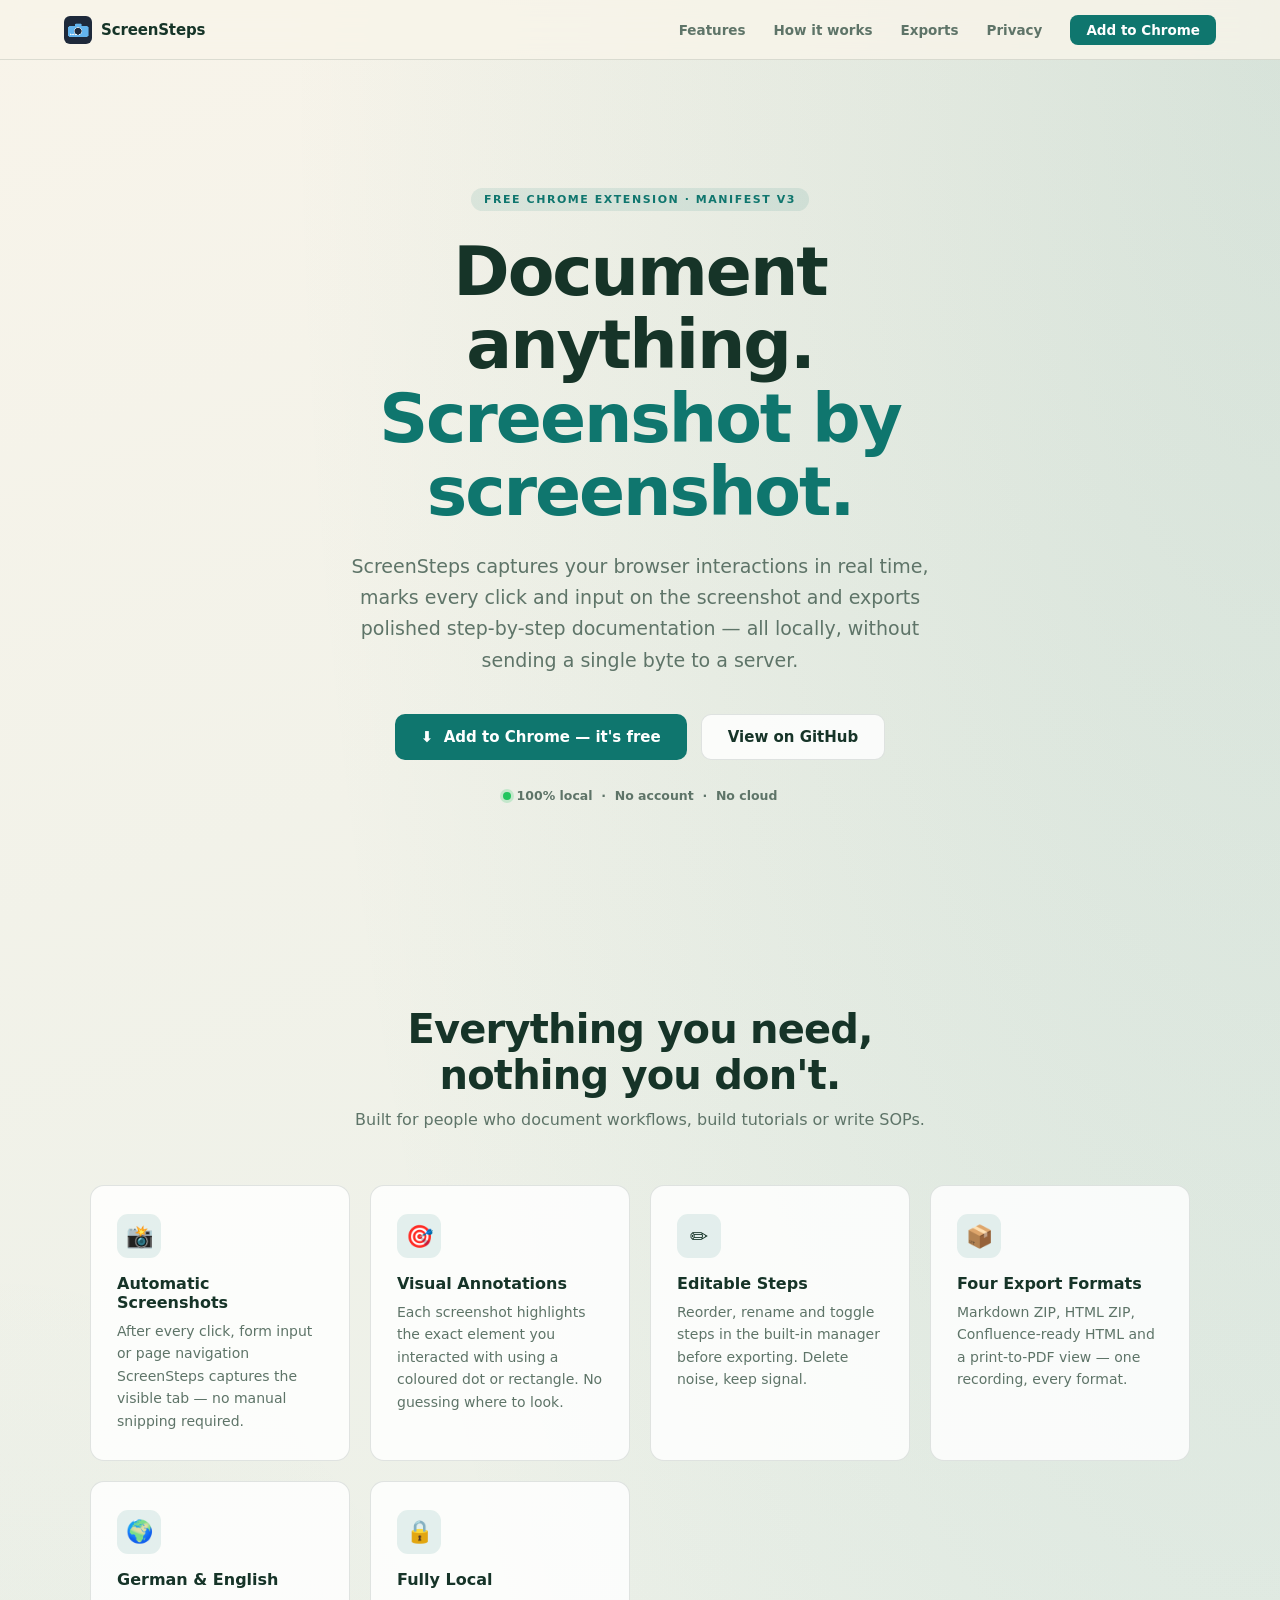
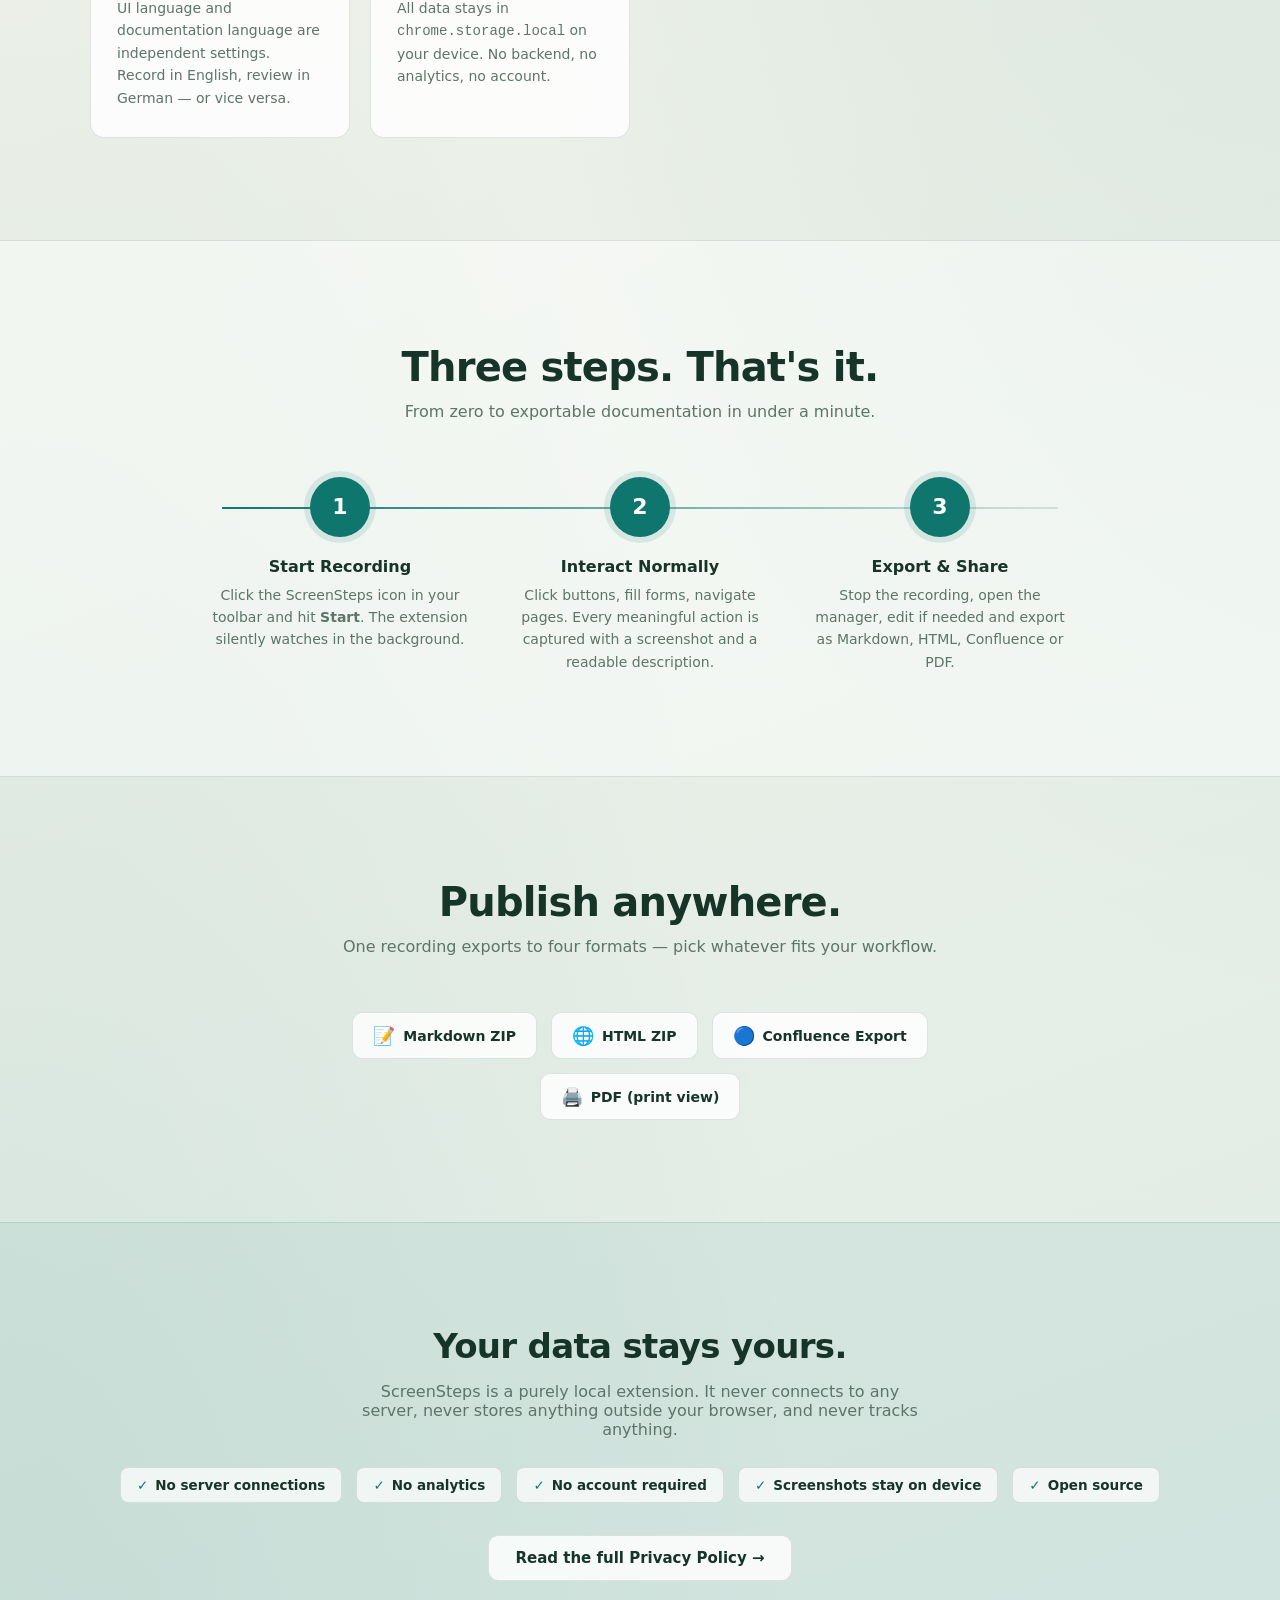
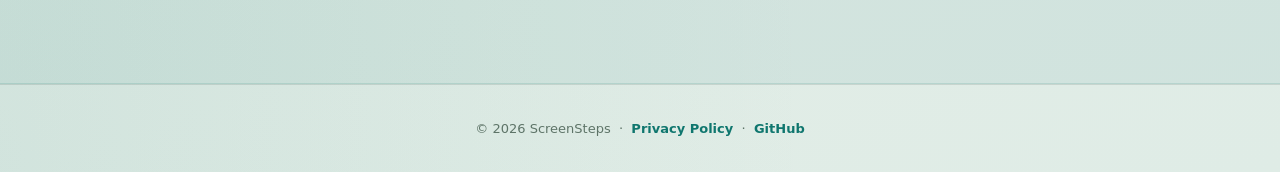
==== docs/index.html @ eab5b3b9 "Add ScreenSteps Chrome extension Initial import of the ScreenSteps Chrome extension (Manifest V3). A" ====
<!DOCTYPE html>
<html lang="en">
<head>
  <meta charset="UTF-8" />
  <meta name="viewport" content="width=device-width, initial-scale=1.0" />
  <title>ScreenSteps – Document anything. Screenshot by screenshot.</title>
  <meta name="description" content="ScreenSteps is a local Chrome extension that records your browser interactions step by step, captures screenshots automatically and exports visual documentation as Markdown, HTML, Confluence or PDF." />
  <meta property="og:title" content="ScreenSteps" />
  <meta property="og:description" content="Record browser interactions and export visual step-by-step documentation. 100% local, no account required." />
  <meta property="og:type" content="website" />
  <link rel="icon" type="image/png" sizes="48x48" href="assets/icons/icon48.png" />
  <link rel="stylesheet" href="style.css" />
</head>
<body>

<!-- ── Nav ──────────────────────────────────────────────────────────────── -->
<nav>
  <a class="nav-brand" href="#">
    <img src="assets/icons/icon48.png" alt="ScreenSteps icon" />
    <span>ScreenSteps</span>
  </a>
  <ul class="nav-links">
    <li><a href="#features">Features</a></li>
    <li><a href="#how">How it works</a></li>
    <li><a href="#exports">Exports</a></li>
    <li><a href="privacy.html">Privacy</a></li>
    <li><a href="https://chromewebstore.google.com" class="btn-nav" target="_blank" rel="noopener">Add to Chrome</a></li>
  </ul>
</nav>

<!-- ── Hero ─────────────────────────────────────────────────────────────── -->
<section class="hero">
  <div class="eyebrow">Free Chrome Extension · Manifest V3</div>
  <h1>Document anything.<br /><em>Screenshot by screenshot.</em></h1>
  <p>
    ScreenSteps captures your browser interactions in real time, marks every
    click and input on the screenshot and exports polished step-by-step
    documentation — all locally, without sending a single byte to a server.
  </p>
  <div class="hero-cta">
    <a href="https://chromewebstore.google.com" class="btn btn-primary" target="_blank" rel="noopener">
      ⬇︎ &nbsp;Add to Chrome &mdash; it's free
    </a>
    <a href="https://github.com/nicosaia/ScreenSteps" class="btn btn-secondary" target="_blank" rel="noopener">
      View on GitHub
    </a>
  </div>
  <div class="badge-local">100% local &nbsp;·&nbsp; No account &nbsp;·&nbsp; No cloud</div>
</section>

<!-- ── Features ─────────────────────────────────────────────────────────── -->
<section id="features">
  <div class="section-header">
    <h2>Everything you need,<br />nothing you don't.</h2>
    <p>Built for people who document workflows, build tutorials or write SOPs.</p>
  </div>
  <div class="features-grid">
    <div class="feature-card">
      <div class="feature-icon">📸</div>
      <h3>Automatic Screenshots</h3>
      <p>After every click, form input or page navigation ScreenSteps captures the visible tab — no manual snipping required.</p>
    </div>
    <div class="feature-card">
      <div class="feature-icon">🎯</div>
      <h3>Visual Annotations</h3>
      <p>Each screenshot highlights the exact element you interacted with using a coloured dot or rectangle. No guessing where to look.</p>
    </div>
    <div class="feature-card">
      <div class="feature-icon">✏️</div>
      <h3>Editable Steps</h3>
      <p>Reorder, rename and toggle steps in the built-in manager before exporting. Delete noise, keep signal.</p>
    </div>
    <div class="feature-card">
      <div class="feature-icon">📦</div>
      <h3>Four Export Formats</h3>
      <p>Markdown ZIP, HTML ZIP, Confluence-ready HTML and a print-to-PDF view — one recording, every format.</p>
    </div>
    <div class="feature-card">
      <div class="feature-icon">🌍</div>
      <h3>German &amp; English</h3>
      <p>UI language and documentation language are independent settings. Record in English, review in German — or vice versa.</p>
    </div>
    <div class="feature-card">
      <div class="feature-icon">🔒</div>
      <h3>Fully Local</h3>
      <p>All data stays in <code>chrome.storage.local</code> on your device. No backend, no analytics, no account.</p>
    </div>
  </div>
</section>

<!-- ── How it works ──────────────────────────────────────────────────────── -->
<section id="how">
  <div class="section-header">
    <h2>Three steps. That's it.</h2>
    <p>From zero to exportable documentation in under a minute.</p>
  </div>
  <div class="steps">
    <div class="step">
      <div class="step-num">1</div>
      <h3>Start Recording</h3>
      <p>Click the ScreenSteps icon in your toolbar and hit <strong>Start</strong>. The extension silently watches in the background.</p>
    </div>
    <div class="step">
      <div class="step-num">2</div>
      <h3>Interact Normally</h3>
      <p>Click buttons, fill forms, navigate pages. Every meaningful action is captured with a screenshot and a readable description.</p>
    </div>
    <div class="step">
      <div class="step-num">3</div>
      <h3>Export &amp; Share</h3>
      <p>Stop the recording, open the manager, edit if needed and export as Markdown, HTML, Confluence or PDF.</p>
    </div>
  </div>
</section>

<!-- ── Exports ───────────────────────────────────────────────────────────── -->
<section id="exports">
  <div class="section-header">
    <h2>Publish anywhere.</h2>
    <p>One recording exports to four formats — pick whatever fits your workflow.</p>
  </div>
  <div class="exports-grid">
    <div class="export-chip"><span>📝</span> Markdown ZIP</div>
    <div class="export-chip"><span>🌐</span> HTML ZIP</div>
    <div class="export-chip"><span>🔵</span> Confluence Export</div>
    <div class="export-chip"><span>🖨️</span> PDF (print view)</div>
  </div>
</section>

<!-- ── Privacy teaser ────────────────────────────────────────────────────── -->
<section id="privacy-teaser">
  <h2>Your data stays yours.</h2>
  <p>
    ScreenSteps is a purely local extension. It never connects to any server,
    never stores anything outside your browser, and never tracks anything.
  </p>
  <div class="privacy-bullets">
    <span class="privacy-bullet">No server connections</span>
    <span class="privacy-bullet">No analytics</span>
    <span class="privacy-bullet">No account required</span>
    <span class="privacy-bullet">Screenshots stay on device</span>
    <span class="privacy-bullet">Open source</span>
  </div>
  <a href="privacy.html" class="btn btn-secondary">Read the full Privacy Policy →</a>
</section>

<!-- ── Footer ────────────────────────────────────────────────────────────── -->
<footer>
  <p>
    &copy; 2026 ScreenSteps &nbsp;·&nbsp;
    <a href="privacy.html">Privacy Policy</a> &nbsp;·&nbsp;
    <a href="https://github.com/nicosaia/ScreenSteps" target="_blank" rel="noopener">GitHub</a>
  </p>
</footer>

</body>
</html>
---- docs/style.css ----
/* ── ScreenSteps GitHub Page ──────────────────────────────────────────────── */
:root {
  --bg:           #f8f4ea;
  --bg2:          #dfece6;
  --surface:      rgba(255,255,255,0.82);
  --border:       rgba(22,46,38,0.12);
  --text:         #163428;
  --muted:        #5e7468;
  --accent:       #0f766e;
  --accent-dark:  #115e59;
  --warn:         #c2410c;
  --radius:       14px;
  --font:         "Avenir Next", "Segoe UI", system-ui, sans-serif;
}

*,*::before,*::after { box-sizing: border-box; margin: 0; padding: 0; }

html { scroll-behavior: smooth; }

body {
  font-family: var(--font);
  color: var(--text);
  background:
    radial-gradient(ellipse at top right, rgba(15,118,110,0.13), transparent 55%),
    radial-gradient(ellipse at bottom left, rgba(15,118,110,0.08), transparent 45%),
    linear-gradient(160deg, var(--bg) 0%, var(--bg2) 100%);
  min-height: 100vh;
}

/* ── Nav ─────────────────────────────────────────────────────────────────── */
nav {
  position: sticky;
  top: 0;
  z-index: 100;
  display: flex;
  align-items: center;
  justify-content: space-between;
  padding: 0 clamp(20px,5vw,80px);
  height: 60px;
  background: rgba(248,244,234,0.82);
  backdrop-filter: blur(14px);
  border-bottom: 1px solid var(--border);
}

.nav-brand {
  display: flex;
  align-items: center;
  gap: 9px;
  text-decoration: none;
  color: var(--text);
}

.nav-brand img { width: 28px; height: 28px; border-radius: 6px; }
.nav-brand span { font-weight: 800; font-size: 15px; letter-spacing: -0.01em; }

.nav-links {
  display: flex;
  align-items: center;
  gap: 28px;
  list-style: none;
}

.nav-links a {
  font-size: 13.5px;
  font-weight: 600;
  color: var(--muted);
  text-decoration: none;
  transition: color 180ms;
}
.nav-links a:hover { color: var(--accent); }

.btn-nav {
  background: var(--accent);
  color: #fff !important;
  padding: 7px 16px;
  border-radius: 8px;
  transition: background 180ms !important;
}
.btn-nav:hover { background: var(--accent-dark) !important; }

/* ── Sections ────────────────────────────────────────────────────────────── */
section { padding: clamp(60px,8vw,120px) clamp(20px,5vw,80px); }

/* ── Hero ────────────────────────────────────────────────────────────────── */
.hero {
  text-align: center;
  max-width: 780px;
  margin: 0 auto;
  padding-top: clamp(70px,10vw,140px);
  padding-bottom: clamp(60px,8vw,100px);
}

.eyebrow {
  display: inline-block;
  font-size: 11px;
  font-weight: 800;
  letter-spacing: 0.14em;
  text-transform: uppercase;
  color: var(--accent);
  background: rgba(15,118,110,0.10);
  padding: 5px 13px;
  border-radius: 999px;
  margin-bottom: 24px;
}

.hero h1 {
  font-size: clamp(36px,6vw,68px);
  font-weight: 900;
  letter-spacing: -0.03em;
  line-height: 1.08;
  color: var(--text);
  margin-bottom: 22px;
}

.hero h1 em {
  font-style: normal;
  color: var(--accent);
}

.hero p {
  font-size: clamp(16px,2vw,19px);
  color: var(--muted);
  line-height: 1.65;
  max-width: 580px;
  margin: 0 auto 38px;
}

.hero-cta {
  display: flex;
  gap: 14px;
  justify-content: center;
  flex-wrap: wrap;
}

.btn {
  display: inline-flex;
  align-items: center;
  gap: 8px;
  padding: 13px 26px;
  border-radius: 10px;
  font-weight: 700;
  font-size: 15px;
  text-decoration: none;
  transition: transform 140ms, box-shadow 140ms;
}
.btn:hover { transform: translateY(-2px); box-shadow: 0 8px 24px rgba(15,118,110,0.18); }

.btn-primary { background: var(--accent); color: #fff; }
.btn-primary:hover { background: var(--accent-dark); }
.btn-secondary {
  background: var(--surface);
  color: var(--text);
  border: 1px solid var(--border);
}

.badge-local {
  display: inline-flex;
  align-items: center;
  gap: 6px;
  margin-top: 28px;
  font-size: 12.5px;
  color: var(--muted);
  font-weight: 600;
}
.badge-local::before {
  content: '';
  display: inline-block;
  width: 8px; height: 8px;
  border-radius: 50%;
  background: #22c55e;
  box-shadow: 0 0 0 3px rgba(34,197,94,0.2);
}

/* ── Features grid ───────────────────────────────────────────────────────── */
#features { background: transparent; }

.section-header { text-align: center; margin-bottom: 56px; }
.section-header h2 {
  font-size: clamp(26px,4vw,40px);
  font-weight: 800;
  letter-spacing: -0.02em;
  margin-bottom: 12px;
}
.section-header p { font-size: 16px; color: var(--muted); }

.features-grid {
  display: grid;
  grid-template-columns: repeat(auto-fit, minmax(260px, 1fr));
  gap: 20px;
  max-width: 1100px;
  margin: 0 auto;
}

.feature-card {
  background: var(--surface);
  border: 1px solid var(--border);
  border-radius: var(--radius);
  padding: 28px 26px;
  transition: transform 160ms, box-shadow 160ms;
}
.feature-card:hover {
  transform: translateY(-3px);
  box-shadow: 0 12px 32px rgba(22,52,40,0.09);
}

.feature-icon {
  width: 44px; height: 44px;
  border-radius: 11px;
  background: rgba(15,118,110,0.10);
  display: flex; align-items: center; justify-content: center;
  font-size: 22px;
  margin-bottom: 16px;
}

.feature-card h3 { font-size: 16px; font-weight: 800; margin-bottom: 8px; }
.feature-card p  { font-size: 14px; color: var(--muted); line-height: 1.6; }

/* ── How it works ────────────────────────────────────────────────────────── */
#how {
  background: rgba(255,255,255,0.45);
  border-top: 1px solid var(--border);
  border-bottom: 1px solid var(--border);
}

.steps {
  display: flex;
  gap: 0;
  max-width: 900px;
  margin: 0 auto;
  position: relative;
}

.steps::before {
  content: '';
  position: absolute;
  top: 30px;
  left: calc(30px + 2px);
  right: calc(30px + 2px);
  height: 2px;
  background: linear-gradient(90deg, var(--accent), rgba(15,118,110,0.15));
  z-index: 0;
}

.step {
  flex: 1;
  text-align: center;
  padding: 0 20px;
  position: relative;
  z-index: 1;
}

.step-num {
  width: 60px; height: 60px;
  border-radius: 50%;
  background: var(--accent);
  color: #fff;
  font-size: 22px;
  font-weight: 900;
  display: flex; align-items: center; justify-content: center;
  margin: 0 auto 20px;
  box-shadow: 0 0 0 6px rgba(15,118,110,0.12);
}

.step h3 { font-size: 16px; font-weight: 800; margin-bottom: 8px; }
.step p   { font-size: 14px; color: var(--muted); line-height: 1.6; }

/* ── Exports ─────────────────────────────────────────────────────────────── */
.exports-grid {
  display: flex;
  gap: 14px;
  justify-content: center;
  flex-wrap: wrap;
  max-width: 700px;
  margin: 0 auto;
}

.export-chip {
  display: inline-flex;
  align-items: center;
  gap: 8px;
  background: var(--surface);
  border: 1px solid var(--border);
  border-radius: 10px;
  padding: 12px 20px;
  font-weight: 700;
  font-size: 14px;
  color: var(--text);
}
.export-chip span { font-size: 18px; }

/* ── Privacy teaser ──────────────────────────────────────────────────────── */
#privacy-teaser {
  background: rgba(15,118,110,0.07);
  border-top: 1px solid rgba(15,118,110,0.14);
  border-bottom: 1px solid rgba(15,118,110,0.14);
  text-align: center;
}

#privacy-teaser h2 {
  font-size: clamp(22px,3.5vw,34px);
  font-weight: 800;
  letter-spacing: -0.02em;
  margin-bottom: 16px;
}
#privacy-teaser p { font-size: 16px; color: var(--muted); max-width: 560px; margin: 0 auto 28px; }

.privacy-bullets {
  display: flex;
  gap: 14px;
  justify-content: center;
  flex-wrap: wrap;
  margin-bottom: 32px;
}

.privacy-bullet {
  display: inline-flex;
  align-items: center;
  gap: 7px;
  background: rgba(255,255,255,0.7);
  border: 1px solid var(--border);
  border-radius: 8px;
  padding: 9px 16px;
  font-size: 13.5px;
  font-weight: 600;
  color: var(--text);
}
.privacy-bullet::before {
  content: '✓';
  color: var(--accent);
  font-weight: 900;
}

/* ── Footer ──────────────────────────────────────────────────────────────── */
footer {
  text-align: center;
  padding: 36px 20px;
  border-top: 1px solid var(--border);
  font-size: 13px;
  color: var(--muted);
}
footer a { color: var(--accent); text-decoration: none; font-weight: 600; }
footer a:hover { text-decoration: underline; }

/* ── Privacy page ────────────────────────────────────────────────────────── */
.prose {
  max-width: 720px;
  margin: 0 auto;
  padding: clamp(40px,6vw,80px) clamp(20px,5vw,60px);
}

.prose h1 {
  font-size: clamp(28px,4vw,44px);
  font-weight: 900;
  letter-spacing: -0.02em;
  margin-bottom: 8px;
}

.prose .meta {
  font-size: 13px;
  color: var(--muted);
  margin-bottom: 40px;
}

.prose h2 {
  font-size: 20px;
  font-weight: 800;
  margin: 40px 0 12px;
  padding-top: 8px;
  border-top: 1px solid var(--border);
}

.prose p, .prose li {
  font-size: 15.5px;
  line-height: 1.75;
  color: #2d4a3e;
}

.prose ul { padding-left: 22px; margin-top: 10px; }
.prose li { margin-bottom: 6px; }

.prose a { color: var(--accent); }

.back-link {
  display: inline-flex;
  align-items: center;
  gap: 6px;
  font-size: 13.5px;
  font-weight: 700;
  color: var(--accent);
  text-decoration: none;
  margin-bottom: 36px;
}
.back-link:hover { text-decoration: underline; }

/* ── Responsive ──────────────────────────────────────────────────────────── */
@media (max-width: 640px) {
  .steps { flex-direction: column; gap: 36px; }
  .steps::before { display: none; }
  nav { padding: 0 16px; }
  .nav-links { gap: 16px; }
}
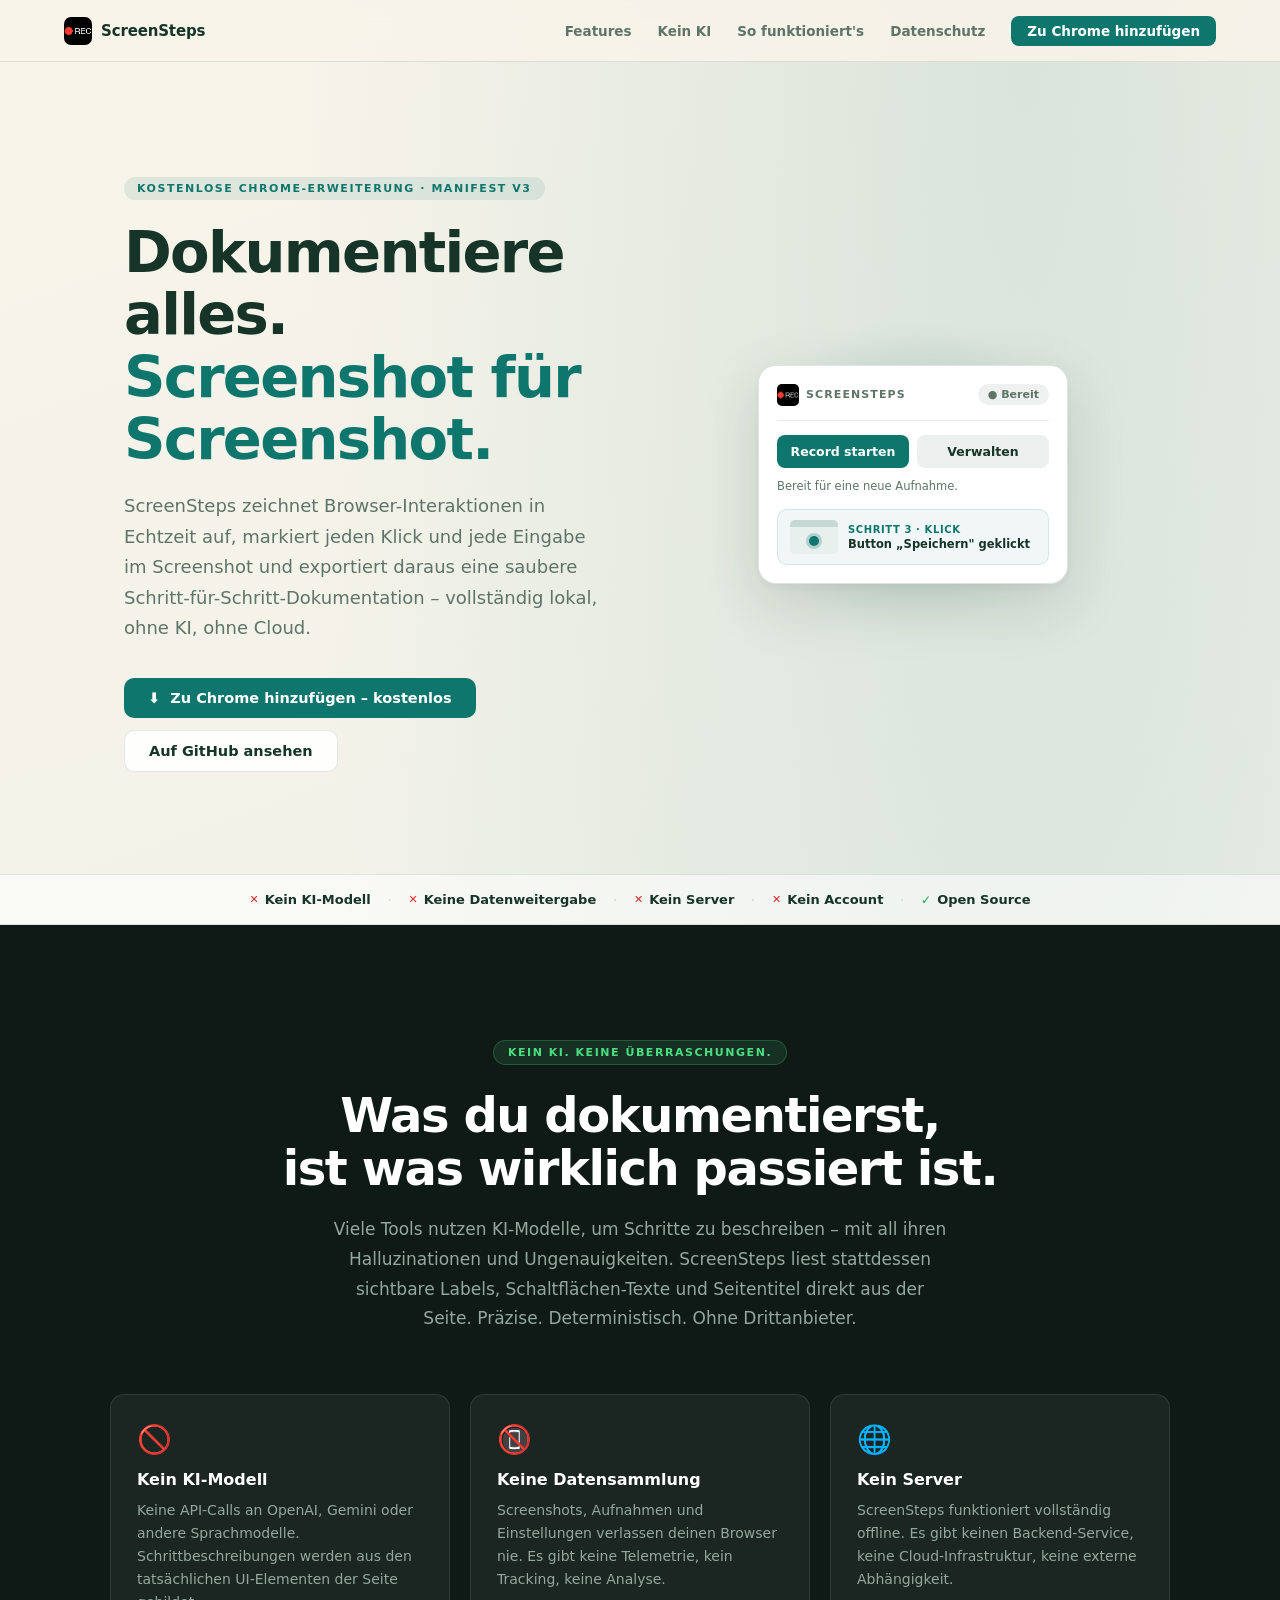
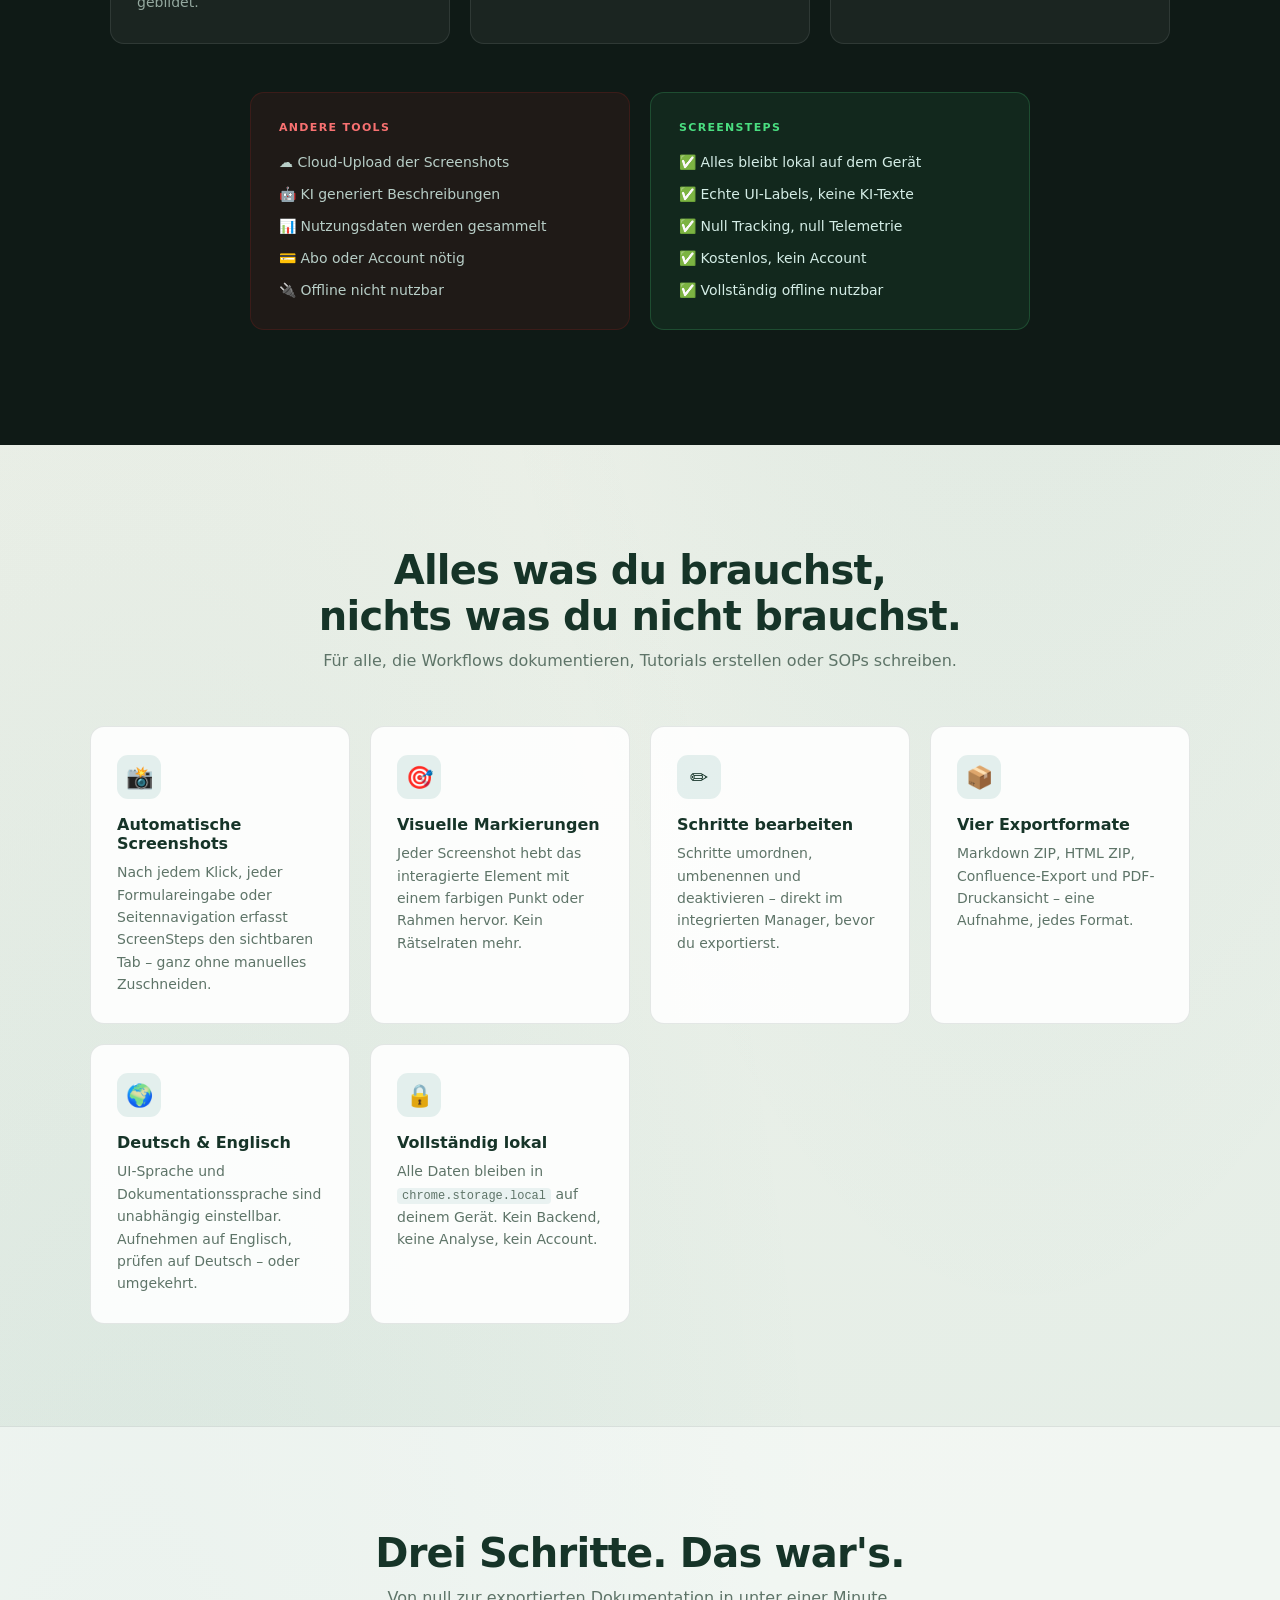
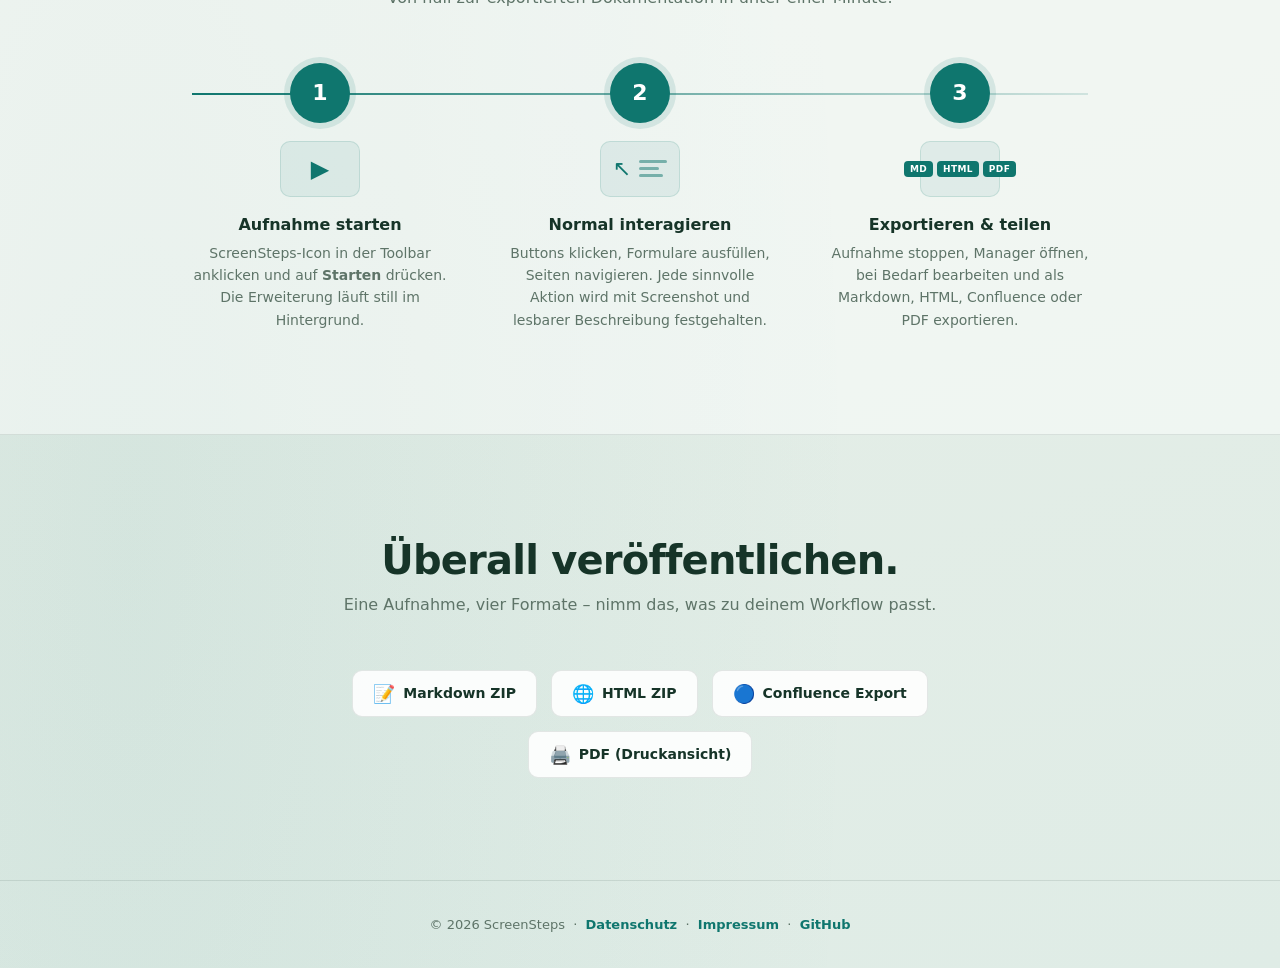
==== commit 9ac9fb1c: "Regenerate icons, update preview & manifest Regenerated extension icons (assets/ and docs/assets/) a" ====
--- a/docs/index.html
+++ b/docs/index.html
@@ -1,12 +1,12 @@
 <!DOCTYPE html>
-<html lang="en">
+<html lang="de">
 <head>
   <meta charset="UTF-8" />
   <meta name="viewport" content="width=device-width, initial-scale=1.0" />
-  <title>ScreenSteps – Document anything. Screenshot by screenshot.</title>
-  <meta name="description" content="ScreenSteps is a local Chrome extension that records your browser interactions step by step, captures screenshots automatically and exports visual documentation as Markdown, HTML, Confluence or PDF." />
+  <title>ScreenSteps – Dokumentiere alles. Screenshot für Screenshot.</title>
+  <meta name="description" content="ScreenSteps ist eine lokale Chrome-Erweiterung, die Nutzerinteraktionen Schritt für Schritt aufzeichnet, automatisch Screenshots erstellt und die Dokumentation als Markdown, HTML, Confluence oder PDF exportiert. Keine KI. Keine Cloud. Keine Datensammlung." />
   <meta property="og:title" content="ScreenSteps" />
-  <meta property="og:description" content="Record browser interactions and export visual step-by-step documentation. 100% local, no account required." />
+  <meta property="og:description" content="Browser-Interaktionen aufzeichnen und als visuelle Schritt-für-Schritt-Dokumentation exportieren. 100 % lokal, kein Account, keine KI." />
   <meta property="og:type" content="website" />
   <link rel="icon" type="image/png" sizes="48x48" href="assets/icons/icon48.png" />
   <link rel="stylesheet" href="style.css" />
@@ -16,74 +16,185 @@
 <!-- ── Nav ──────────────────────────────────────────────────────────────── -->
 <nav>
   <a class="nav-brand" href="#">
-    <img src="assets/icons/icon48.png" alt="ScreenSteps icon" />
+    <img src="assets/icons/icon48.png" alt="ScreenSteps Icon" />
     <span>ScreenSteps</span>
   </a>
-  <ul class="nav-links">
-    <li><a href="#features">Features</a></li>
-    <li><a href="#how">How it works</a></li>
-    <li><a href="#exports">Exports</a></li>
-    <li><a href="privacy.html">Privacy</a></li>
-    <li><a href="https://chromewebstore.google.com" class="btn-nav" target="_blank" rel="noopener">Add to Chrome</a></li>
+  <ul class="nav-links" id="navLinks">
+    <li><a href="#features" onclick="closeNav()">Features</a></li>
+    <li><a href="#no-ai" onclick="closeNav()">Kein KI</a></li>
+    <li><a href="#how" onclick="closeNav()">So funktioniert's</a></li>
+    <li><a href="privacy.html" onclick="closeNav()">Datenschutz</a></li>
+    <li><a href="https://chromewebstore.google.com" class="btn-nav" target="_blank" rel="noopener" onclick="closeNav()">Zu Chrome hinzufügen</a></li>
   </ul>
+  <button class="nav-burger" id="navBurger" aria-label="Menü öffnen" aria-expanded="false" aria-controls="navLinks">
+    <span></span><span></span><span></span>
+  </button>
 </nav>
 
 <!-- ── Hero ─────────────────────────────────────────────────────────────── -->
-<section class="hero">
-  <div class="eyebrow">Free Chrome Extension · Manifest V3</div>
-  <h1>Document anything.<br /><em>Screenshot by screenshot.</em></h1>
-  <p>
-    ScreenSteps captures your browser interactions in real time, marks every
-    click and input on the screenshot and exports polished step-by-step
-    documentation — all locally, without sending a single byte to a server.
-  </p>
-  <div class="hero-cta">
-    <a href="https://chromewebstore.google.com" class="btn btn-primary" target="_blank" rel="noopener">
-      ⬇︎ &nbsp;Add to Chrome &mdash; it's free
-    </a>
-    <a href="https://github.com/nicosaia/ScreenSteps" class="btn btn-secondary" target="_blank" rel="noopener">
-      View on GitHub
-    </a>
-  </div>
-  <div class="badge-local">100% local &nbsp;·&nbsp; No account &nbsp;·&nbsp; No cloud</div>
+<section class="hero-wrap">
+  <div class="hero-text">
+    <div class="eyebrow">Kostenlose Chrome-Erweiterung · Manifest V3</div>
+    <h1>Dokumentiere alles.<br /><em>Screenshot für Screenshot.</em></h1>
+    <p>
+      ScreenSteps zeichnet Browser-Interaktionen in Echtzeit auf, markiert jeden
+      Klick und jede Eingabe im Screenshot und exportiert daraus eine saubere
+      Schritt-für-Schritt-Dokumentation – vollständig lokal, ohne KI, ohne Cloud.
+    </p>
+    <div class="hero-cta">
+      <a href="https://chromewebstore.google.com" class="btn btn-primary" target="_blank" rel="noopener">
+        ⬇︎ &nbsp;Zu Chrome hinzufügen – kostenlos
+      </a>
+      <a href="https://github.com/ni920/ScreenSteps" class="btn btn-secondary" target="_blank" rel="noopener">
+        Auf GitHub ansehen
+      </a>
+    </div>
+  </div>
+
+  <!-- CSS-Mockup des Extension-Popups -->
+  <div class="hero-visual" aria-hidden="true">
+    <div class="mockup-glow"></div>
+    <div class="popup-mockup">
+      <div class="popup-header">
+        <div class="popup-brand">
+          <img src="assets/icons/icon48.png" alt="" width="22" height="22" />
+          <span class="popup-eyebrow">ScreenSteps</span>
+        </div>
+        <span class="popup-pill idle">● Bereit</span>
+      </div>
+      <div class="popup-divider"></div>
+      <div class="popup-buttons">
+        <button class="popup-btn primary">Record starten</button>
+        <button class="popup-btn secondary">Verwalten</button>
+      </div>
+      <p class="popup-msg">Bereit für eine neue Aufnahme.</p>
+
+      <!-- Simulierter Screenshot-Schritt -->
+      <div class="popup-step-preview">
+        <div class="step-thumb">
+          <div class="step-thumb-bar"></div>
+          <div class="step-thumb-content">
+            <div class="step-dot"></div>
+          </div>
+        </div>
+        <div class="step-meta">
+          <span class="step-label">Schritt 3 · Klick</span>
+          <span class="step-desc">Button „Speichern" geklickt</span>
+        </div>
+      </div>
+    </div>
+  </div>
+</section>
+
+<!-- ── Trust-Leiste ───────────────────────────────────────────────────────── -->
+<div class="trust-bar">
+  <div class="trust-bar-inner">
+    <span class="trust-tag"><span class="trust-icon-no">✕</span> Kein KI-Modell</span>
+    <span class="trust-sep">·</span>
+    <span class="trust-tag"><span class="trust-icon-no">✕</span> Keine Datenweitergabe</span>
+    <span class="trust-sep">·</span>
+    <span class="trust-tag"><span class="trust-icon-no">✕</span> Kein Server</span>
+    <span class="trust-sep">·</span>
+    <span class="trust-tag"><span class="trust-icon-no">✕</span> Kein Account</span>
+    <span class="trust-sep">·</span>
+    <span class="trust-tag"><span class="trust-icon-ok">✓</span> Open Source</span>
+  </div>
+</div>
+
+<!-- ── Kein KI – Hauptsektion ────────────────────────────────────────────── -->
+<section id="no-ai" class="no-ai-section">
+  <div class="no-ai-inner">
+    <div class="no-ai-header">
+      <div class="no-ai-badge">Kein KI. Keine Überraschungen.</div>
+      <h2>Was du dokumentierst,<br />ist was wirklich passiert ist.</h2>
+      <p>
+        Viele Tools nutzen KI-Modelle, um Schritte zu beschreiben – mit all ihren
+        Halluzinationen und Ungenauigkeiten. ScreenSteps liest stattdessen sichtbare
+        Labels, Schaltflächen-Texte und Seitentitel direkt aus der Seite.
+        Präzise. Deterministisch. Ohne Drittanbieter.
+      </p>
+    </div>
+
+    <div class="no-ai-cards">
+      <div class="no-ai-card">
+        <div class="no-ai-icon">🚫</div>
+        <h3>Kein KI-Modell</h3>
+        <p>Keine API-Calls an OpenAI, Gemini oder andere Sprachmodelle. Schrittbeschreibungen werden aus den tatsächlichen UI-Elementen der Seite gebildet.</p>
+      </div>
+      <div class="no-ai-card">
+        <div class="no-ai-icon">📵</div>
+        <h3>Keine Datensammlung</h3>
+        <p>Screenshots, Aufnahmen und Einstellungen verlassen deinen Browser nie. Es gibt keine Telemetrie, kein Tracking, keine Analyse.</p>
+      </div>
+      <div class="no-ai-card">
+        <div class="no-ai-icon">🌐</div>
+        <h3>Kein Server</h3>
+        <p>ScreenSteps funktioniert vollständig offline. Es gibt keinen Backend-Service, keine Cloud-Infrastruktur, keine externe Abhängigkeit.</p>
+      </div>
+    </div>
+
+    <!-- Vergleichstabelle -->
+    <div class="compare-table">
+      <div class="compare-col compare-col-bad">
+        <div class="compare-label bad">Andere Tools</div>
+        <ul>
+          <li>☁️ Cloud-Upload der Screenshots</li>
+          <li>🤖 KI generiert Beschreibungen</li>
+          <li>📊 Nutzungsdaten werden gesammelt</li>
+          <li>💳 Abo oder Account nötig</li>
+          <li>🔌 Offline nicht nutzbar</li>
+        </ul>
+      </div>
+      <div class="compare-col compare-col-good">
+        <div class="compare-label good">ScreenSteps</div>
+        <ul>
+          <li>✅ Alles bleibt lokal auf dem Gerät</li>
+          <li>✅ Echte UI-Labels, keine KI-Texte</li>
+          <li>✅ Null Tracking, null Telemetrie</li>
+          <li>✅ Kostenlos, kein Account</li>
+          <li>✅ Vollständig offline nutzbar</li>
+        </ul>
+      </div>
+    </div>
+  </div>
 </section>
 
 <!-- ── Features ─────────────────────────────────────────────────────────── -->
 <section id="features">
   <div class="section-header">
-    <h2>Everything you need,<br />nothing you don't.</h2>
-    <p>Built for people who document workflows, build tutorials or write SOPs.</p>
+    <h2>Alles was du brauchst,<br />nichts was du nicht brauchst.</h2>
+    <p>Für alle, die Workflows dokumentieren, Tutorials erstellen oder SOPs schreiben.</p>
   </div>
   <div class="features-grid">
     <div class="feature-card">
       <div class="feature-icon">📸</div>
-      <h3>Automatic Screenshots</h3>
-      <p>After every click, form input or page navigation ScreenSteps captures the visible tab — no manual snipping required.</p>
+      <h3>Automatische Screenshots</h3>
+      <p>Nach jedem Klick, jeder Formulareingabe oder Seitennavigation erfasst ScreenSteps den sichtbaren Tab – ganz ohne manuelles Zuschneiden.</p>
     </div>
     <div class="feature-card">
       <div class="feature-icon">🎯</div>
-      <h3>Visual Annotations</h3>
-      <p>Each screenshot highlights the exact element you interacted with using a coloured dot or rectangle. No guessing where to look.</p>
+      <h3>Visuelle Markierungen</h3>
+      <p>Jeder Screenshot hebt das interagierte Element mit einem farbigen Punkt oder Rahmen hervor. Kein Rätselraten mehr.</p>
     </div>
     <div class="feature-card">
       <div class="feature-icon">✏️</div>
-      <h3>Editable Steps</h3>
-      <p>Reorder, rename and toggle steps in the built-in manager before exporting. Delete noise, keep signal.</p>
+      <h3>Schritte bearbeiten</h3>
+      <p>Schritte umordnen, umbenennen und deaktivieren – direkt im integrierten Manager, bevor du exportierst.</p>
     </div>
     <div class="feature-card">
       <div class="feature-icon">📦</div>
-      <h3>Four Export Formats</h3>
-      <p>Markdown ZIP, HTML ZIP, Confluence-ready HTML and a print-to-PDF view — one recording, every format.</p>
+      <h3>Vier Exportformate</h3>
+      <p>Markdown ZIP, HTML ZIP, Confluence-Export und PDF-Druckansicht – eine Aufnahme, jedes Format.</p>
     </div>
     <div class="feature-card">
       <div class="feature-icon">🌍</div>
-      <h3>German &amp; English</h3>
-      <p>UI language and documentation language are independent settings. Record in English, review in German — or vice versa.</p>
+      <h3>Deutsch &amp; Englisch</h3>
+      <p>UI-Sprache und Dokumentationssprache sind unabhängig einstellbar. Aufnehmen auf Englisch, prüfen auf Deutsch – oder umgekehrt.</p>
     </div>
     <div class="feature-card">
       <div class="feature-icon">🔒</div>
-      <h3>Fully Local</h3>
-      <p>All data stays in <code>chrome.storage.local</code> on your device. No backend, no analytics, no account.</p>
+      <h3>Vollständig lokal</h3>
+      <p>Alle Daten bleiben in <code>chrome.storage.local</code> auf deinem Gerät. Kein Backend, keine Analyse, kein Account.</p>
     </div>
   </div>
 </section>
@@ -91,24 +202,38 @@
 <!-- ── How it works ──────────────────────────────────────────────────────── -->
 <section id="how">
   <div class="section-header">
-    <h2>Three steps. That's it.</h2>
-    <p>From zero to exportable documentation in under a minute.</p>
+    <h2>Drei Schritte. Das war's.</h2>
+    <p>Von null zur exportierten Dokumentation in unter einer Minute.</p>
   </div>
   <div class="steps">
     <div class="step">
       <div class="step-num">1</div>
-      <h3>Start Recording</h3>
-      <p>Click the ScreenSteps icon in your toolbar and hit <strong>Start</strong>. The extension silently watches in the background.</p>
+      <div class="step-visual sv-start" aria-hidden="true">
+        <div class="sv-icon">▶</div>
+      </div>
+      <h3>Aufnahme starten</h3>
+      <p>ScreenSteps-Icon in der Toolbar anklicken und auf <strong>Starten</strong> drücken. Die Erweiterung läuft still im Hintergrund.</p>
     </div>
     <div class="step">
       <div class="step-num">2</div>
-      <h3>Interact Normally</h3>
-      <p>Click buttons, fill forms, navigate pages. Every meaningful action is captured with a screenshot and a readable description.</p>
+      <div class="step-visual sv-interact" aria-hidden="true">
+        <div class="sv-cursor">↖</div>
+        <div class="sv-lines">
+          <span></span><span></span><span></span>
+        </div>
+      </div>
+      <h3>Normal interagieren</h3>
+      <p>Buttons klicken, Formulare ausfüllen, Seiten navigieren. Jede sinnvolle Aktion wird mit Screenshot und lesbarer Beschreibung festgehalten.</p>
     </div>
     <div class="step">
       <div class="step-num">3</div>
-      <h3>Export &amp; Share</h3>
-      <p>Stop the recording, open the manager, edit if needed and export as Markdown, HTML, Confluence or PDF.</p>
+      <div class="step-visual sv-export" aria-hidden="true">
+        <div class="sv-formats">
+          <span>MD</span><span>HTML</span><span>PDF</span>
+        </div>
+      </div>
+      <h3>Exportieren &amp; teilen</h3>
+      <p>Aufnahme stoppen, Manager öffnen, bei Bedarf bearbeiten und als Markdown, HTML, Confluence oder PDF exportieren.</p>
     </div>
   </div>
 </section>
@@ -116,43 +241,41 @@
 <!-- ── Exports ───────────────────────────────────────────────────────────── -->
 <section id="exports">
   <div class="section-header">
-    <h2>Publish anywhere.</h2>
-    <p>One recording exports to four formats — pick whatever fits your workflow.</p>
+    <h2>Überall veröffentlichen.</h2>
+    <p>Eine Aufnahme, vier Formate – nimm das, was zu deinem Workflow passt.</p>
   </div>
   <div class="exports-grid">
     <div class="export-chip"><span>📝</span> Markdown ZIP</div>
     <div class="export-chip"><span>🌐</span> HTML ZIP</div>
     <div class="export-chip"><span>🔵</span> Confluence Export</div>
-    <div class="export-chip"><span>🖨️</span> PDF (print view)</div>
-  </div>
-</section>
-
-<!-- ── Privacy teaser ────────────────────────────────────────────────────── -->
-<section id="privacy-teaser">
-  <h2>Your data stays yours.</h2>
-  <p>
-    ScreenSteps is a purely local extension. It never connects to any server,
-    never stores anything outside your browser, and never tracks anything.
-  </p>
-  <div class="privacy-bullets">
-    <span class="privacy-bullet">No server connections</span>
-    <span class="privacy-bullet">No analytics</span>
-    <span class="privacy-bullet">No account required</span>
-    <span class="privacy-bullet">Screenshots stay on device</span>
-    <span class="privacy-bullet">Open source</span>
-  </div>
-  <a href="privacy.html" class="btn btn-secondary">Read the full Privacy Policy →</a>
+    <div class="export-chip"><span>🖨️</span> PDF (Druckansicht)</div>
+  </div>
 </section>
 
 <!-- ── Footer ────────────────────────────────────────────────────────────── -->
 <footer>
   <p>
     &copy; 2026 ScreenSteps &nbsp;·&nbsp;
-    <a href="privacy.html">Privacy Policy</a> &nbsp;·&nbsp;
-    <a href="https://github.com/nicosaia/ScreenSteps" target="_blank" rel="noopener">GitHub</a>
+    <a href="privacy.html">Datenschutz</a> &nbsp;·&nbsp;
+    <a href="https://www.nico-saia.com/impressum" target="_blank" rel="noopener">Impressum</a> &nbsp;·&nbsp;
+    <a href="https://github.com/ni920/ScreenSteps" target="_blank" rel="noopener">GitHub</a>
   </p>
 </footer>
 
+<script>
+  const burger = document.getElementById('navBurger');
+  const navLinks = document.getElementById('navLinks');
+  burger.addEventListener('click', () => {
+    const open = navLinks.classList.toggle('nav-open');
+    burger.classList.toggle('is-open', open);
+    burger.setAttribute('aria-expanded', open);
+  });
+  function closeNav() {
+    navLinks.classList.remove('nav-open');
+    burger.classList.remove('is-open');
+    burger.setAttribute('aria-expanded', 'false');
+  }
+</script>
 </body>
 </html>
 
--- a/docs/style.css
+++ b/docs/style.css
@@ -2,195 +2,279 @@
 :root {
   --bg:           #f8f4ea;
   --bg2:          #dfece6;
-  --surface:      rgba(255,255,255,0.82);
-  --border:       rgba(22,46,38,0.12);
+  --surface:      rgba(255,255,255,0.88);
+  --border:       rgba(22,46,38,0.11);
   --text:         #163428;
   --muted:        #5e7468;
   --accent:       #0f766e;
   --accent-dark:  #115e59;
-  --warn:         #c2410c;
   --radius:       14px;
   --font:         "Avenir Next", "Segoe UI", system-ui, sans-serif;
 }
 
 *,*::before,*::after { box-sizing: border-box; margin: 0; padding: 0; }
-
 html { scroll-behavior: smooth; }
 
 body {
   font-family: var(--font);
   color: var(--text);
   background:
-    radial-gradient(ellipse at top right, rgba(15,118,110,0.13), transparent 55%),
-    radial-gradient(ellipse at bottom left, rgba(15,118,110,0.08), transparent 45%),
+    radial-gradient(ellipse at 80% 0%, rgba(15,118,110,0.12), transparent 50%),
+    radial-gradient(ellipse at 10% 90%, rgba(15,118,110,0.07), transparent 45%),
     linear-gradient(160deg, var(--bg) 0%, var(--bg2) 100%);
   min-height: 100vh;
 }
 
 /* ── Nav ─────────────────────────────────────────────────────────────────── */
 nav {
-  position: sticky;
-  top: 0;
-  z-index: 100;
-  display: flex;
+  position: sticky; top: 0; z-index: 100;
+  display: flex; align-items: center; justify-content: space-between;
+  padding: 0 clamp(20px,5vw,80px);
+  height: 62px;
+  background: rgba(248,244,234,0.85);
+  backdrop-filter: blur(16px);
+  border-bottom: 1px solid var(--border);
+}
+.nav-brand { display: flex; align-items: center; gap: 9px; text-decoration: none; color: var(--text); }
+.nav-brand img { width: 28px; height: 28px; border-radius: 7px; }
+.nav-brand span { font-weight: 800; font-size: 15px; letter-spacing: -0.01em; }
+.nav-links { display: flex; align-items: center; gap: 26px; list-style: none; }
+.nav-links a { font-size: 13.5px; font-weight: 600; color: var(--muted); text-decoration: none; transition: color 180ms; }
+.nav-links a:hover { color: var(--accent); }
+.btn-nav { background: var(--accent); color: #fff !important; padding: 7px 16px; border-radius: 8px; transition: background 180ms !important; }
+.btn-nav:hover { background: var(--accent-dark) !important; }
+
+/* ── Hero (2-spaltig) ────────────────────────────────────────────────────── */
+.hero-wrap {
+  display: grid;
+  grid-template-columns: 1fr 1fr;
   align-items: center;
-  justify-content: space-between;
-  padding: 0 clamp(20px,5vw,80px);
-  height: 60px;
-  background: rgba(248,244,234,0.82);
-  backdrop-filter: blur(14px);
+  gap: 60px;
+  max-width: 1160px;
+  margin: 0 auto;
+  padding: clamp(70px,9vw,130px) clamp(20px,5vw,80px) clamp(60px,8vw,110px);
+}
+
+.hero-text { max-width: 540px; }
+
+.eyebrow {
+  display: inline-block;
+  font-size: 11px; font-weight: 800;
+  letter-spacing: 0.14em; text-transform: uppercase;
+  color: var(--accent);
+  background: rgba(15,118,110,0.10);
+  padding: 5px 13px; border-radius: 999px;
+  margin-bottom: 22px;
+}
+
+.hero-text h1 {
+  font-size: clamp(34px,4.5vw,62px);
+  font-weight: 900; letter-spacing: -0.03em; line-height: 1.08;
+  margin-bottom: 20px;
+}
+.hero-text h1 em { font-style: normal; color: var(--accent); }
+
+.hero-text p {
+  font-size: clamp(15px,1.6vw,18px);
+  color: var(--muted); line-height: 1.7;
+  margin-bottom: 34px;
+}
+
+.hero-cta { display: flex; gap: 12px; flex-wrap: wrap; }
+
+.btn {
+  display: inline-flex; align-items: center; gap: 8px;
+  padding: 12px 24px; border-radius: 10px;
+  font-weight: 700; font-size: 14.5px;
+  text-decoration: none;
+  transition: transform 140ms, box-shadow 140ms;
+  cursor: default;
+}
+.btn:hover { transform: translateY(-2px); box-shadow: 0 8px 24px rgba(15,118,110,0.18); }
+.btn-primary { background: var(--accent); color: #fff; }
+.btn-primary:hover { background: var(--accent-dark); }
+.btn-secondary { background: var(--surface); color: var(--text); border: 1px solid var(--border); }
+
+/* ── Extension-Popup Mockup ──────────────────────────────────────────────── */
+.hero-visual {
+  position: relative;
+  display: flex; justify-content: center; align-items: center;
+}
+
+.mockup-glow {
+  position: absolute;
+  width: 320px; height: 320px;
+  border-radius: 50%;
+  background: radial-gradient(circle, rgba(15,118,110,0.18) 0%, transparent 70%);
+  pointer-events: none;
+}
+
+.popup-mockup {
+  position: relative;
+  background: #fff;
+  border: 1px solid rgba(22,46,38,0.13);
+  border-radius: 18px;
+  padding: 18px;
+  width: 310px;
+  box-shadow:
+    0 4px 6px rgba(22,46,38,0.04),
+    0 20px 60px rgba(22,46,38,0.14),
+    0 0 0 1px rgba(255,255,255,0.6) inset;
+}
+
+.popup-header {
+  display: flex; align-items: center; justify-content: space-between;
+  margin-bottom: 14px;
+}
+.popup-brand { display: flex; align-items: center; gap: 7px; }
+.popup-brand img { border-radius: 5px; }
+.popup-eyebrow { font-size: 11px; font-weight: 800; letter-spacing: 0.1em; text-transform: uppercase; color: var(--muted); }
+.popup-pill { font-size: 11px; font-weight: 700; padding: 4px 10px; border-radius: 999px; }
+.popup-pill.idle { background: rgba(94,116,104,0.10); color: var(--muted); }
+
+.popup-divider { height: 1px; background: var(--border); margin-bottom: 14px; }
+
+.popup-buttons { display: grid; grid-template-columns: 1fr 1fr; gap: 8px; margin-bottom: 10px; }
+.popup-btn {
+  border: none; border-radius: 8px; padding: 9px 12px;
+  font-size: 12.5px; font-weight: 700; cursor: default;
+  font-family: var(--font);
+}
+.popup-btn.primary { background: var(--accent); color: #fff; }
+.popup-btn.secondary { background: rgba(22,46,38,0.07); color: var(--text); }
+
+.popup-msg { font-size: 11.5px; color: var(--muted); margin-bottom: 14px; line-height: 1.5; }
+
+.popup-step-preview {
+  display: flex; align-items: center; gap: 10px;
+  background: rgba(15,118,110,0.06);
+  border: 1px solid rgba(15,118,110,0.12);
+  border-radius: 10px;
+  padding: 10px 12px;
+}
+.step-thumb {
+  width: 48px; height: 34px; border-radius: 5px;
+  background: #e8f0ee; overflow: hidden; flex-shrink: 0;
+  display: flex; flex-direction: column;
+}
+.step-thumb-bar { height: 7px; background: #c5d9d4; }
+.step-thumb-content { flex: 1; display: flex; align-items: center; justify-content: center; }
+.step-dot { width: 10px; height: 10px; border-radius: 50%; background: var(--accent); box-shadow: 0 0 0 3px rgba(15,118,110,0.25); }
+.step-meta { display: flex; flex-direction: column; gap: 2px; }
+.step-label { font-size: 10px; font-weight: 800; text-transform: uppercase; letter-spacing: 0.06em; color: var(--accent); }
+.step-desc { font-size: 11.5px; color: var(--text); font-weight: 600; }
+
+/* ── Trust-Leiste ────────────────────────────────────────────────────────── */
+.trust-bar {
+  background: rgba(255,255,255,0.55);
+  border-top: 1px solid var(--border);
   border-bottom: 1px solid var(--border);
-}
-
-.nav-brand {
-  display: flex;
-  align-items: center;
-  gap: 9px;
-  text-decoration: none;
-  color: var(--text);
-}
-
-.nav-brand img { width: 28px; height: 28px; border-radius: 6px; }
-.nav-brand span { font-weight: 800; font-size: 15px; letter-spacing: -0.01em; }
-
-.nav-links {
-  display: flex;
-  align-items: center;
-  gap: 28px;
-  list-style: none;
-}
-
-.nav-links a {
-  font-size: 13.5px;
-  font-weight: 600;
-  color: var(--muted);
-  text-decoration: none;
-  transition: color 180ms;
-}
-.nav-links a:hover { color: var(--accent); }
-
-.btn-nav {
-  background: var(--accent);
-  color: #fff !important;
-  padding: 7px 16px;
-  border-radius: 8px;
-  transition: background 180ms !important;
-}
-.btn-nav:hover { background: var(--accent-dark) !important; }
+  padding: 14px clamp(20px,5vw,80px);
+}
+.trust-bar-inner {
+  display: flex; align-items: center; justify-content: center;
+  gap: 16px; flex-wrap: wrap;
+  max-width: 900px; margin: 0 auto;
+}
+.trust-tag { display: inline-flex; align-items: center; gap: 6px; font-size: 13px; font-weight: 700; color: var(--text); }
+.trust-icon-no { color: #dc2626; font-size: 11px; font-weight: 900; }
+.trust-icon-ok { color: #16a34a; font-size: 12px; font-weight: 900; }
+.trust-sep { color: var(--border); font-size: 18px; }
+
+/* ── Kein KI Section ─────────────────────────────────────────────────────── */
+.no-ai-section {
+  background: #0f1a16;
+  color: #e8f0ee;
+  padding: clamp(70px,9vw,120px) clamp(20px,5vw,80px);
+}
+
+.no-ai-inner { max-width: 1060px; margin: 0 auto; }
+
+.no-ai-header { text-align: center; margin-bottom: 60px; }
+
+.no-ai-badge {
+  display: inline-block;
+  font-size: 11px; font-weight: 800;
+  letter-spacing: 0.14em; text-transform: uppercase;
+  color: #4ade80;
+  background: rgba(74,222,128,0.12);
+  border: 1px solid rgba(74,222,128,0.25);
+  padding: 5px 14px; border-radius: 999px;
+  margin-bottom: 24px;
+}
+
+.no-ai-header h2 {
+  font-size: clamp(28px,4vw,48px);
+  font-weight: 900; letter-spacing: -0.03em; line-height: 1.1;
+  color: #fff; margin-bottom: 20px;
+}
+
+.no-ai-header p {
+  font-size: clamp(15px,1.5vw,17px);
+  color: #94a89f; line-height: 1.75;
+  max-width: 620px; margin: 0 auto;
+}
+
+.no-ai-cards {
+  display: grid;
+  grid-template-columns: repeat(auto-fit, minmax(260px,1fr));
+  gap: 20px;
+  margin-bottom: 48px;
+}
+
+.no-ai-card {
+  background: rgba(255,255,255,0.05);
+  border: 1px solid rgba(255,255,255,0.09);
+  border-radius: var(--radius);
+  padding: 28px 26px;
+  transition: background 200ms, transform 200ms;
+}
+.no-ai-card:hover { background: rgba(255,255,255,0.08); transform: translateY(-3px); }
+.no-ai-icon { font-size: 28px; margin-bottom: 14px; }
+.no-ai-card h3 { font-size: 16px; font-weight: 800; color: #fff; margin-bottom: 10px; }
+.no-ai-card p { font-size: 14px; color: #94a89f; line-height: 1.65; }
+
+/* Vergleichstabelle */
+.compare-table {
+  display: grid;
+  grid-template-columns: 1fr 1fr;
+  gap: 20px;
+  max-width: 780px;
+  margin: 0 auto;
+}
+.compare-col {
+  border-radius: var(--radius);
+  padding: 28px;
+}
+.compare-col-bad { background: rgba(220,38,38,0.08); border: 1px solid rgba(220,38,38,0.15); }
+.compare-col-good { background: rgba(74,222,128,0.07); border: 1px solid rgba(74,222,128,0.20); }
+
+.compare-label {
+  font-size: 11px; font-weight: 800;
+  text-transform: uppercase; letter-spacing: 0.12em;
+  margin-bottom: 18px;
+}
+.compare-label.bad { color: #f87171; }
+.compare-label.good { color: #4ade80; }
+
+.compare-col ul { list-style: none; display: flex; flex-direction: column; gap: 11px; }
+.compare-col li { font-size: 14px; color: #b8cec7; line-height: 1.5; }
+.compare-col-good li { color: #d4ede6; }
 
 /* ── Sections ────────────────────────────────────────────────────────────── */
 section { padding: clamp(60px,8vw,120px) clamp(20px,5vw,80px); }
 
-/* ── Hero ────────────────────────────────────────────────────────────────── */
-.hero {
-  text-align: center;
-  max-width: 780px;
-  margin: 0 auto;
-  padding-top: clamp(70px,10vw,140px);
-  padding-bottom: clamp(60px,8vw,100px);
-}
-
-.eyebrow {
-  display: inline-block;
-  font-size: 11px;
-  font-weight: 800;
-  letter-spacing: 0.14em;
-  text-transform: uppercase;
-  color: var(--accent);
-  background: rgba(15,118,110,0.10);
-  padding: 5px 13px;
-  border-radius: 999px;
-  margin-bottom: 24px;
-}
-
-.hero h1 {
-  font-size: clamp(36px,6vw,68px);
-  font-weight: 900;
-  letter-spacing: -0.03em;
-  line-height: 1.08;
-  color: var(--text);
-  margin-bottom: 22px;
-}
-
-.hero h1 em {
-  font-style: normal;
-  color: var(--accent);
-}
-
-.hero p {
-  font-size: clamp(16px,2vw,19px);
-  color: var(--muted);
-  line-height: 1.65;
-  max-width: 580px;
-  margin: 0 auto 38px;
-}
-
-.hero-cta {
-  display: flex;
-  gap: 14px;
-  justify-content: center;
-  flex-wrap: wrap;
-}
-
-.btn {
-  display: inline-flex;
-  align-items: center;
-  gap: 8px;
-  padding: 13px 26px;
-  border-radius: 10px;
-  font-weight: 700;
-  font-size: 15px;
-  text-decoration: none;
-  transition: transform 140ms, box-shadow 140ms;
-}
-.btn:hover { transform: translateY(-2px); box-shadow: 0 8px 24px rgba(15,118,110,0.18); }
-
-.btn-primary { background: var(--accent); color: #fff; }
-.btn-primary:hover { background: var(--accent-dark); }
-.btn-secondary {
-  background: var(--surface);
-  color: var(--text);
-  border: 1px solid var(--border);
-}
-
-.badge-local {
-  display: inline-flex;
-  align-items: center;
-  gap: 6px;
-  margin-top: 28px;
-  font-size: 12.5px;
-  color: var(--muted);
-  font-weight: 600;
-}
-.badge-local::before {
-  content: '';
-  display: inline-block;
-  width: 8px; height: 8px;
-  border-radius: 50%;
-  background: #22c55e;
-  box-shadow: 0 0 0 3px rgba(34,197,94,0.2);
-}
-
-/* ── Features grid ───────────────────────────────────────────────────────── */
-#features { background: transparent; }
-
 .section-header { text-align: center; margin-bottom: 56px; }
-.section-header h2 {
-  font-size: clamp(26px,4vw,40px);
-  font-weight: 800;
-  letter-spacing: -0.02em;
-  margin-bottom: 12px;
-}
+.section-header h2 { font-size: clamp(26px,4vw,40px); font-weight: 800; letter-spacing: -0.02em; margin-bottom: 12px; }
 .section-header p { font-size: 16px; color: var(--muted); }
 
+/* ── Features ────────────────────────────────────────────────────────────── */
 .features-grid {
   display: grid;
-  grid-template-columns: repeat(auto-fit, minmax(260px, 1fr));
+  grid-template-columns: repeat(auto-fit, minmax(260px,1fr));
   gap: 20px;
-  max-width: 1100px;
-  margin: 0 auto;
-}
-
+  max-width: 1100px; margin: 0 auto;
+}
 .feature-card {
   background: var(--surface);
   border: 1px solid var(--border);
@@ -198,38 +282,21 @@
   padding: 28px 26px;
   transition: transform 160ms, box-shadow 160ms;
 }
-.feature-card:hover {
-  transform: translateY(-3px);
-  box-shadow: 0 12px 32px rgba(22,52,40,0.09);
-}
-
+.feature-card:hover { transform: translateY(-3px); box-shadow: 0 12px 32px rgba(22,52,40,0.09); }
 .feature-icon {
-  width: 44px; height: 44px;
-  border-radius: 11px;
+  width: 44px; height: 44px; border-radius: 11px;
   background: rgba(15,118,110,0.10);
   display: flex; align-items: center; justify-content: center;
-  font-size: 22px;
-  margin-bottom: 16px;
-}
-
+  font-size: 22px; margin-bottom: 16px;
+}
 .feature-card h3 { font-size: 16px; font-weight: 800; margin-bottom: 8px; }
 .feature-card p  { font-size: 14px; color: var(--muted); line-height: 1.6; }
+.feature-card code { font-size: 12px; background: rgba(15,118,110,0.08); padding: 1px 5px; border-radius: 4px; }
 
 /* ── How it works ────────────────────────────────────────────────────────── */
-#how {
-  background: rgba(255,255,255,0.45);
-  border-top: 1px solid var(--border);
-  border-bottom: 1px solid var(--border);
-}
-
-.steps {
-  display: flex;
-  gap: 0;
-  max-width: 900px;
-  margin: 0 auto;
-  position: relative;
-}
-
+#how { background: rgba(255,255,255,0.45); border-top: 1px solid var(--border); border-bottom: 1px solid var(--border); }
+
+.steps { display: flex; gap: 0; max-width: 960px; margin: 0 auto; position: relative; }
 .steps::before {
   content: '';
   position: absolute;
@@ -240,25 +307,37 @@
   background: linear-gradient(90deg, var(--accent), rgba(15,118,110,0.15));
   z-index: 0;
 }
-
-.step {
-  flex: 1;
-  text-align: center;
-  padding: 0 20px;
-  position: relative;
-  z-index: 1;
-}
-
+.step { flex: 1; text-align: center; padding: 0 24px; position: relative; z-index: 1; }
 .step-num {
-  width: 60px; height: 60px;
-  border-radius: 50%;
-  background: var(--accent);
-  color: #fff;
-  font-size: 22px;
-  font-weight: 900;
+  width: 60px; height: 60px; border-radius: 50%;
+  background: var(--accent); color: #fff;
+  font-size: 22px; font-weight: 900;
   display: flex; align-items: center; justify-content: center;
-  margin: 0 auto 20px;
+  margin: 0 auto 18px;
   box-shadow: 0 0 0 6px rgba(15,118,110,0.12);
+}
+
+/* Step-Visuals */
+.step-visual {
+  width: 80px; height: 56px; border-radius: 10px;
+  margin: 0 auto 18px;
+  display: flex; align-items: center; justify-content: center;
+  background: rgba(15,118,110,0.08);
+  border: 1px solid rgba(15,118,110,0.14);
+}
+.sv-icon { font-size: 24px; color: var(--accent); }
+.sv-cursor { font-size: 22px; color: var(--accent); margin-right: 8px; }
+.sv-lines { display: flex; flex-direction: column; gap: 4px; }
+.sv-lines span { display: block; height: 3px; border-radius: 2px; background: var(--accent); opacity: 0.5; }
+.sv-lines span:nth-child(1) { width: 28px; }
+.sv-lines span:nth-child(2) { width: 20px; }
+.sv-lines span:nth-child(3) { width: 24px; }
+.sv-formats { display: flex; gap: 4px; }
+.sv-formats span {
+  font-size: 9px; font-weight: 800;
+  background: var(--accent); color: #fff;
+  padding: 3px 6px; border-radius: 4px;
+  letter-spacing: 0.04em;
 }
 
 .step h3 { font-size: 16px; font-weight: 800; margin-bottom: 8px; }
@@ -266,137 +345,126 @@
 
 /* ── Exports ─────────────────────────────────────────────────────────────── */
 .exports-grid {
-  display: flex;
-  gap: 14px;
-  justify-content: center;
-  flex-wrap: wrap;
-  max-width: 700px;
-  margin: 0 auto;
-}
-
+  display: flex; gap: 14px; justify-content: center; flex-wrap: wrap;
+  max-width: 700px; margin: 0 auto;
+}
 .export-chip {
-  display: inline-flex;
-  align-items: center;
-  gap: 8px;
-  background: var(--surface);
-  border: 1px solid var(--border);
-  border-radius: 10px;
-  padding: 12px 20px;
-  font-weight: 700;
-  font-size: 14px;
-  color: var(--text);
-}
+  display: inline-flex; align-items: center; gap: 8px;
+  background: var(--surface); border: 1px solid var(--border);
+  border-radius: 10px; padding: 12px 20px;
+  font-weight: 700; font-size: 14px; color: var(--text);
+  transition: transform 140ms, box-shadow 140ms;
+}
+.export-chip:hover { transform: translateY(-2px); box-shadow: 0 6px 20px rgba(15,118,110,0.12); }
 .export-chip span { font-size: 18px; }
-
-/* ── Privacy teaser ──────────────────────────────────────────────────────── */
-#privacy-teaser {
-  background: rgba(15,118,110,0.07);
-  border-top: 1px solid rgba(15,118,110,0.14);
-  border-bottom: 1px solid rgba(15,118,110,0.14);
-  text-align: center;
-}
-
-#privacy-teaser h2 {
-  font-size: clamp(22px,3.5vw,34px);
-  font-weight: 800;
-  letter-spacing: -0.02em;
-  margin-bottom: 16px;
-}
-#privacy-teaser p { font-size: 16px; color: var(--muted); max-width: 560px; margin: 0 auto 28px; }
-
-.privacy-bullets {
-  display: flex;
-  gap: 14px;
-  justify-content: center;
-  flex-wrap: wrap;
-  margin-bottom: 32px;
-}
-
-.privacy-bullet {
-  display: inline-flex;
-  align-items: center;
-  gap: 7px;
-  background: rgba(255,255,255,0.7);
-  border: 1px solid var(--border);
-  border-radius: 8px;
-  padding: 9px 16px;
-  font-size: 13.5px;
-  font-weight: 600;
-  color: var(--text);
-}
-.privacy-bullet::before {
-  content: '✓';
-  color: var(--accent);
-  font-weight: 900;
-}
 
 /* ── Footer ──────────────────────────────────────────────────────────────── */
 footer {
   text-align: center;
   padding: 36px 20px;
   border-top: 1px solid var(--border);
-  font-size: 13px;
-  color: var(--muted);
+  font-size: 13px; color: var(--muted);
 }
 footer a { color: var(--accent); text-decoration: none; font-weight: 600; }
 footer a:hover { text-decoration: underline; }
 
-/* ── Privacy page ────────────────────────────────────────────────────────── */
-.prose {
-  max-width: 720px;
-  margin: 0 auto;
-  padding: clamp(40px,6vw,80px) clamp(20px,5vw,60px);
-}
-
-.prose h1 {
-  font-size: clamp(28px,4vw,44px);
-  font-weight: 900;
-  letter-spacing: -0.02em;
-  margin-bottom: 8px;
-}
-
-.prose .meta {
-  font-size: 13px;
-  color: var(--muted);
-  margin-bottom: 40px;
-}
-
-.prose h2 {
-  font-size: 20px;
-  font-weight: 800;
-  margin: 40px 0 12px;
-  padding-top: 8px;
-  border-top: 1px solid var(--border);
-}
-
-.prose p, .prose li {
-  font-size: 15.5px;
-  line-height: 1.75;
-  color: #2d4a3e;
-}
-
+/* ── Privacy / Prose pages ───────────────────────────────────────────────── */
+.prose { max-width: 720px; margin: 0 auto; padding: clamp(40px,6vw,80px) clamp(20px,5vw,60px); }
+.prose h1 { font-size: clamp(28px,4vw,44px); font-weight: 900; letter-spacing: -0.02em; margin-bottom: 8px; }
+.prose .meta { font-size: 13px; color: var(--muted); margin-bottom: 40px; }
+.prose h2 { font-size: 20px; font-weight: 800; margin: 40px 0 12px; padding-top: 8px; border-top: 1px solid var(--border); }
+.prose p, .prose li { font-size: 15.5px; line-height: 1.75; color: #2d4a3e; }
 .prose ul { padding-left: 22px; margin-top: 10px; }
 .prose li { margin-bottom: 6px; }
-
 .prose a { color: var(--accent); }
-
-.back-link {
-  display: inline-flex;
+.back-link { display: inline-flex; align-items: center; gap: 6px; font-size: 13.5px; font-weight: 700; color: var(--accent); text-decoration: none; margin-bottom: 36px; }
+.back-link:hover { text-decoration: underline; }
+
+/* ── Hamburger-Button ────────────────────────────────────────────────────── */
+.nav-burger {
+  display: none;
+  flex-direction: column;
+  justify-content: center;
   align-items: center;
-  gap: 6px;
-  font-size: 13.5px;
-  font-weight: 700;
-  color: var(--accent);
-  text-decoration: none;
-  margin-bottom: 36px;
-}
-.back-link:hover { text-decoration: underline; }
+  gap: 5px;
+  width: 38px; height: 38px;
+  background: none; border: none;
+  cursor: pointer; padding: 4px;
+  border-radius: 8px;
+  transition: background 160ms;
+  flex-shrink: 0;
+}
+.nav-burger:hover { background: rgba(22,46,38,0.07); }
+.nav-burger span {
+  display: block;
+  width: 22px; height: 2px;
+  background: var(--text);
+  border-radius: 2px;
+  transition: transform 260ms ease, opacity 200ms ease, width 200ms ease;
+  transform-origin: center;
+}
+/* X-Animation beim Öffnen */
+.nav-burger.is-open span:nth-child(1) { transform: translateY(7px) rotate(45deg); }
+.nav-burger.is-open span:nth-child(2) { opacity: 0; width: 0; }
+.nav-burger.is-open span:nth-child(3) { transform: translateY(-7px) rotate(-45deg); }
 
 /* ── Responsive ──────────────────────────────────────────────────────────── */
+@media (max-width: 860px) {
+  .hero-wrap { grid-template-columns: 1fr; gap: 48px; text-align: center; }
+  .hero-text { max-width: 100%; }
+  .hero-cta { justify-content: center; }
+  .hero-visual { display: none; }
+  .compare-table { grid-template-columns: 1fr; }
+}
 @media (max-width: 640px) {
-  .steps { flex-direction: column; gap: 36px; }
+  nav { padding: 0 16px; position: relative; }
+
+  /* Hamburger einblenden */
+  .nav-burger { display: flex; }
+
+  /* Nav-Links als Dropdown, standardmäßig unsichtbar */
+  .nav-links {
+    display: none;
+    flex-direction: column;
+    gap: 0;
+    position: absolute;
+    top: 62px; left: 0; right: 0;
+    background: rgba(248,244,234,0.97);
+    backdrop-filter: blur(16px);
+    border-bottom: 1px solid var(--border);
+    padding: 12px 16px 20px;
+    z-index: 99;
+    box-shadow: 0 8px 24px rgba(22,46,38,0.08);
+  }
+  .nav-links.nav-open { display: flex; }
+
+  .nav-links li { width: 100%; }
+  .nav-links a {
+    display: block;
+    padding: 13px 4px;
+    font-size: 15px;
+    border-bottom: 1px solid var(--border);
+    color: var(--text);
+  }
+  .nav-links li:last-child a { border-bottom: none; }
+
+  /* CTA-Button im Dropdown: volle Breite */
+  .nav-links .btn-nav {
+    display: block;
+    text-align: center;
+    margin-top: 10px;
+    padding: 12px 16px;
+    border-radius: 10px;
+    font-size: 15px;
+    border-bottom: none !important;
+  }
+
+  .steps { flex-direction: column; gap: 40px; }
   .steps::before { display: none; }
-  nav { padding: 0 16px; }
-  .nav-links { gap: 16px; }
-}
-
+  .trust-sep { display: none; }
+}
+@media (max-width: 480px) {
+  .hero-cta { flex-direction: column; align-items: stretch; }
+  .hero-cta .btn { justify-content: center; }
+}
+
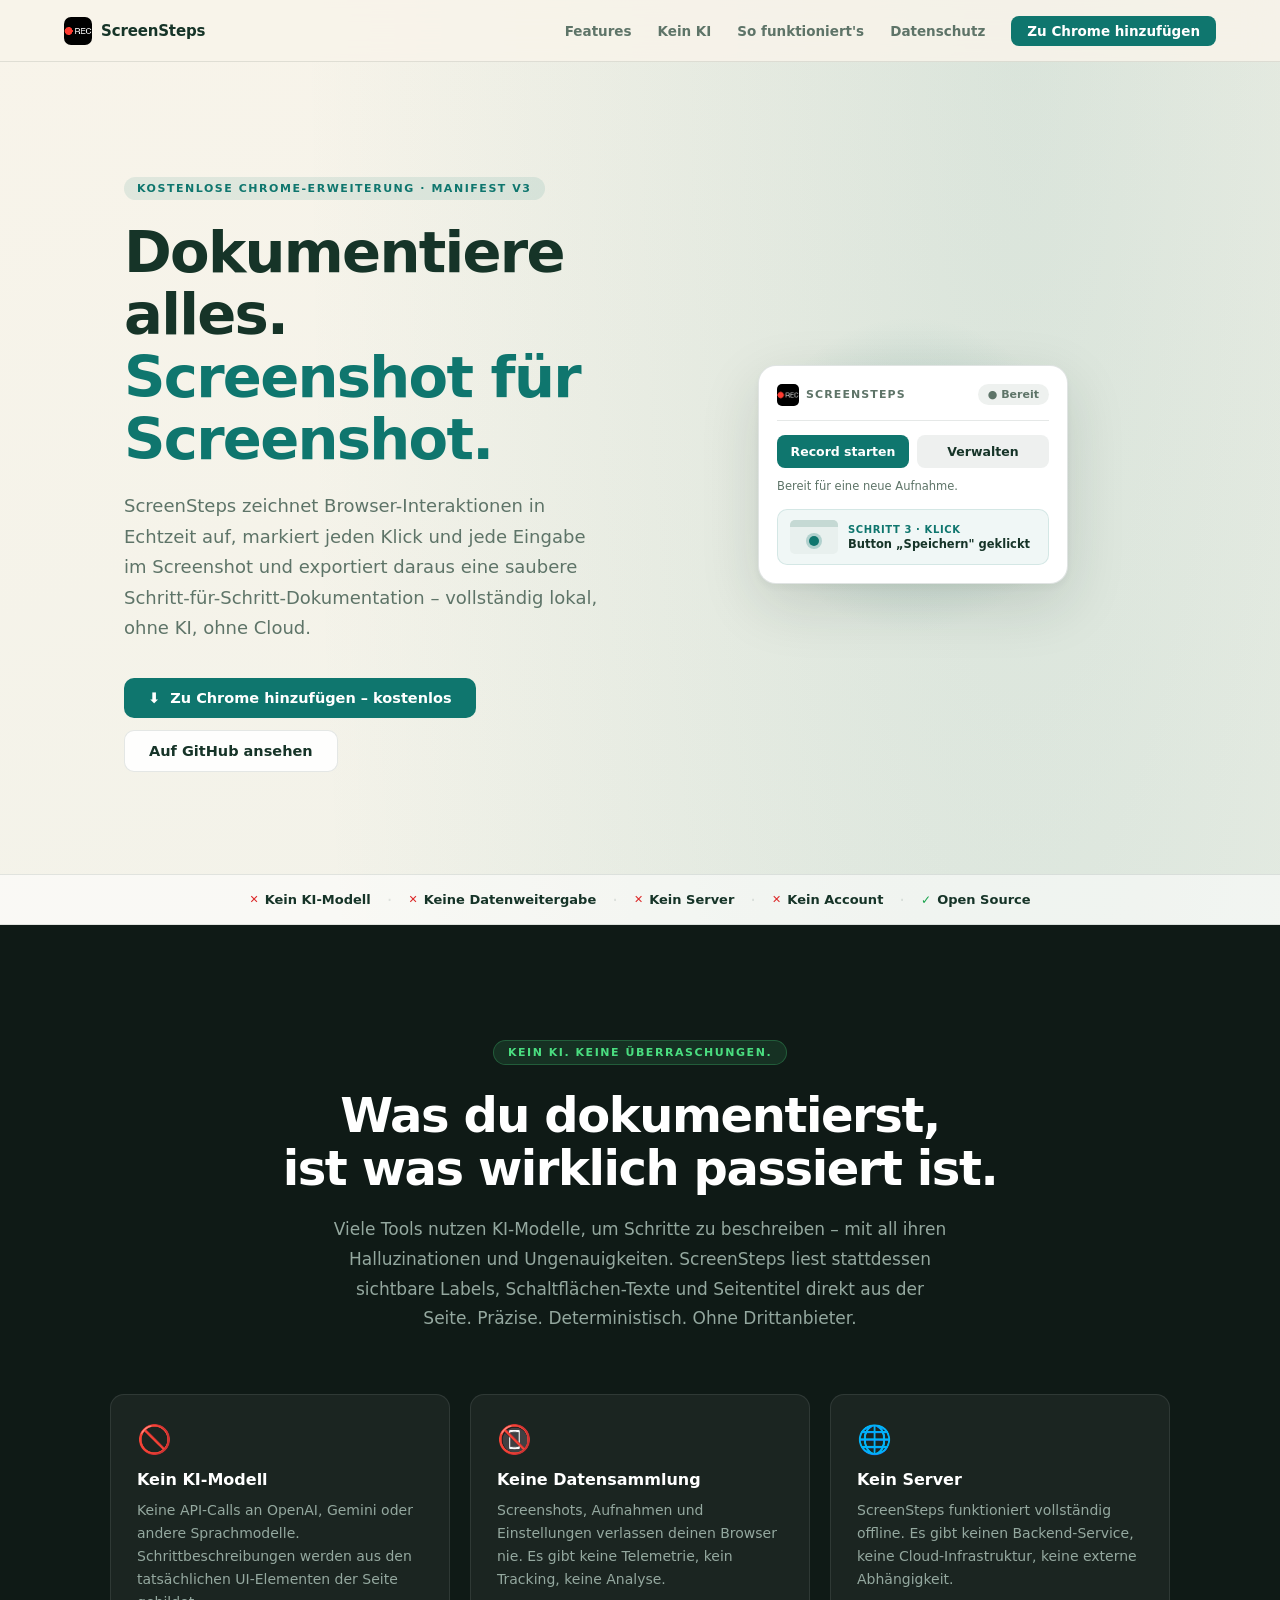
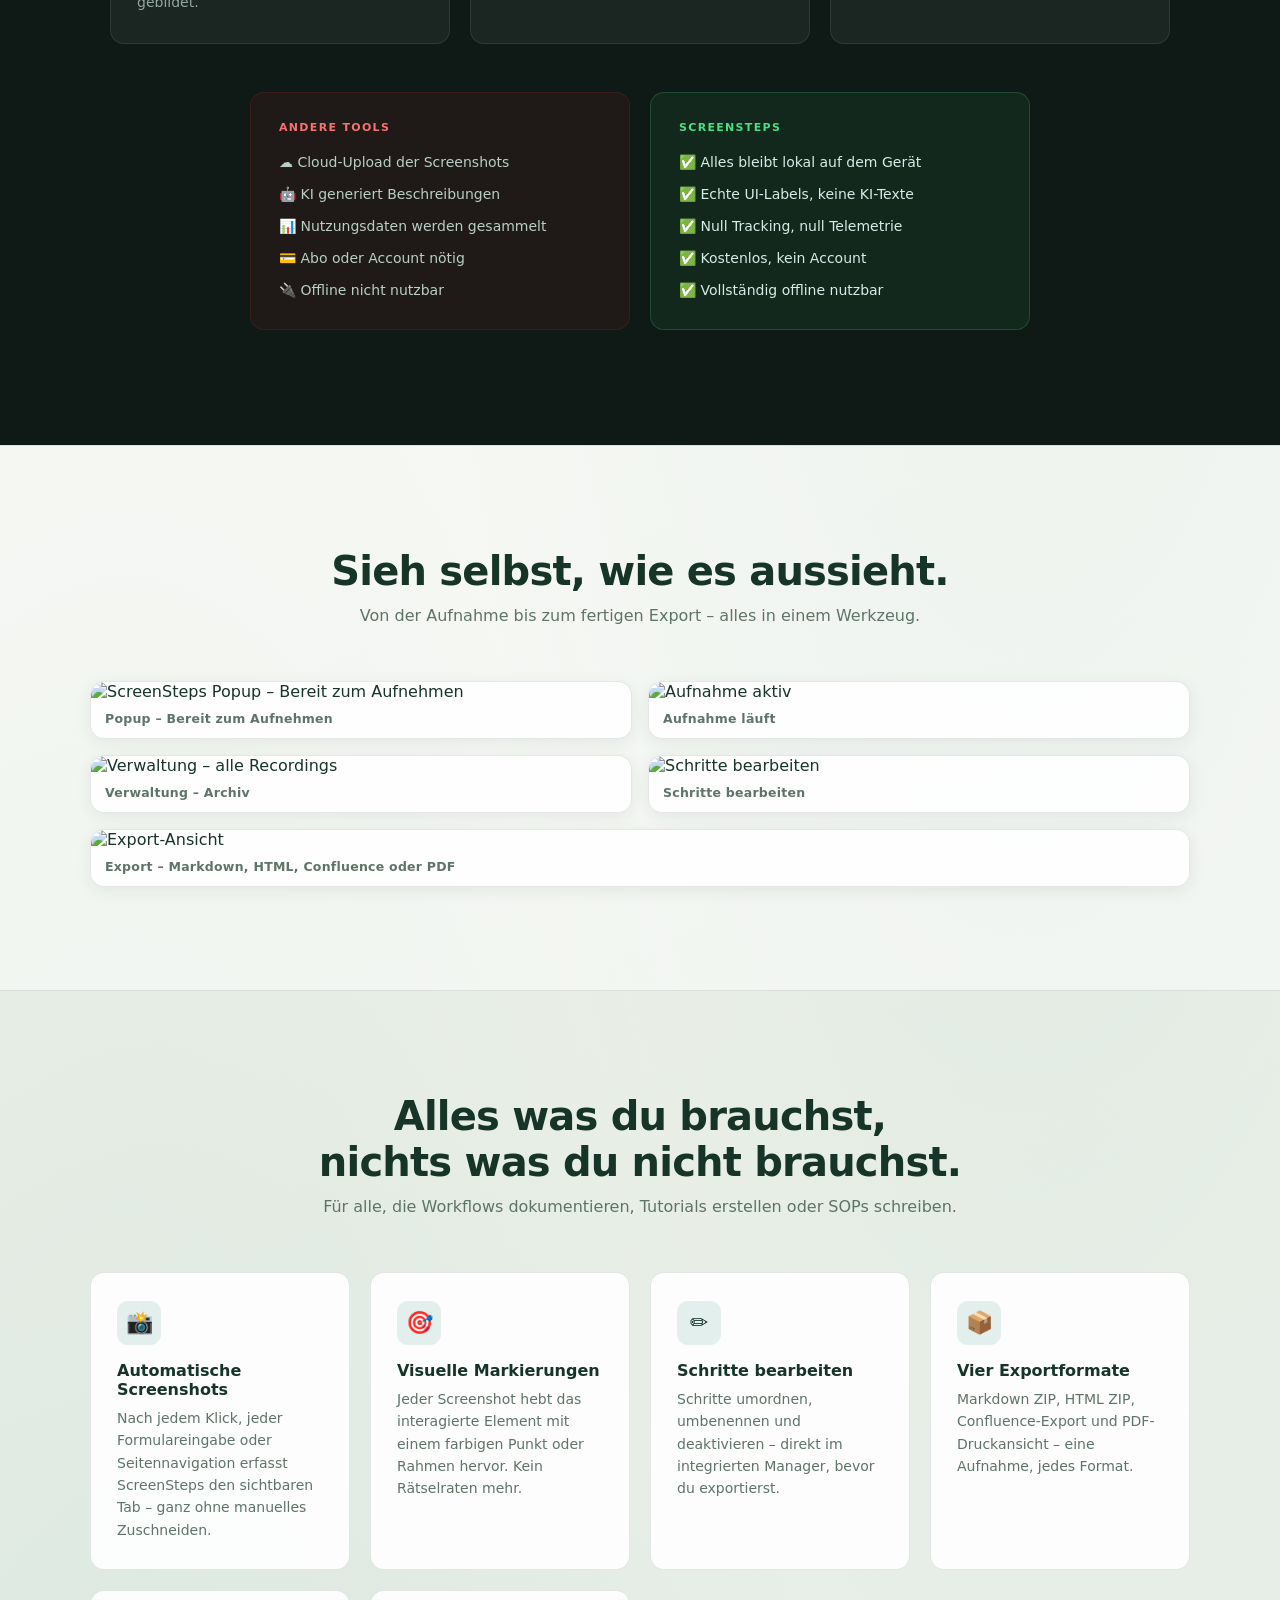
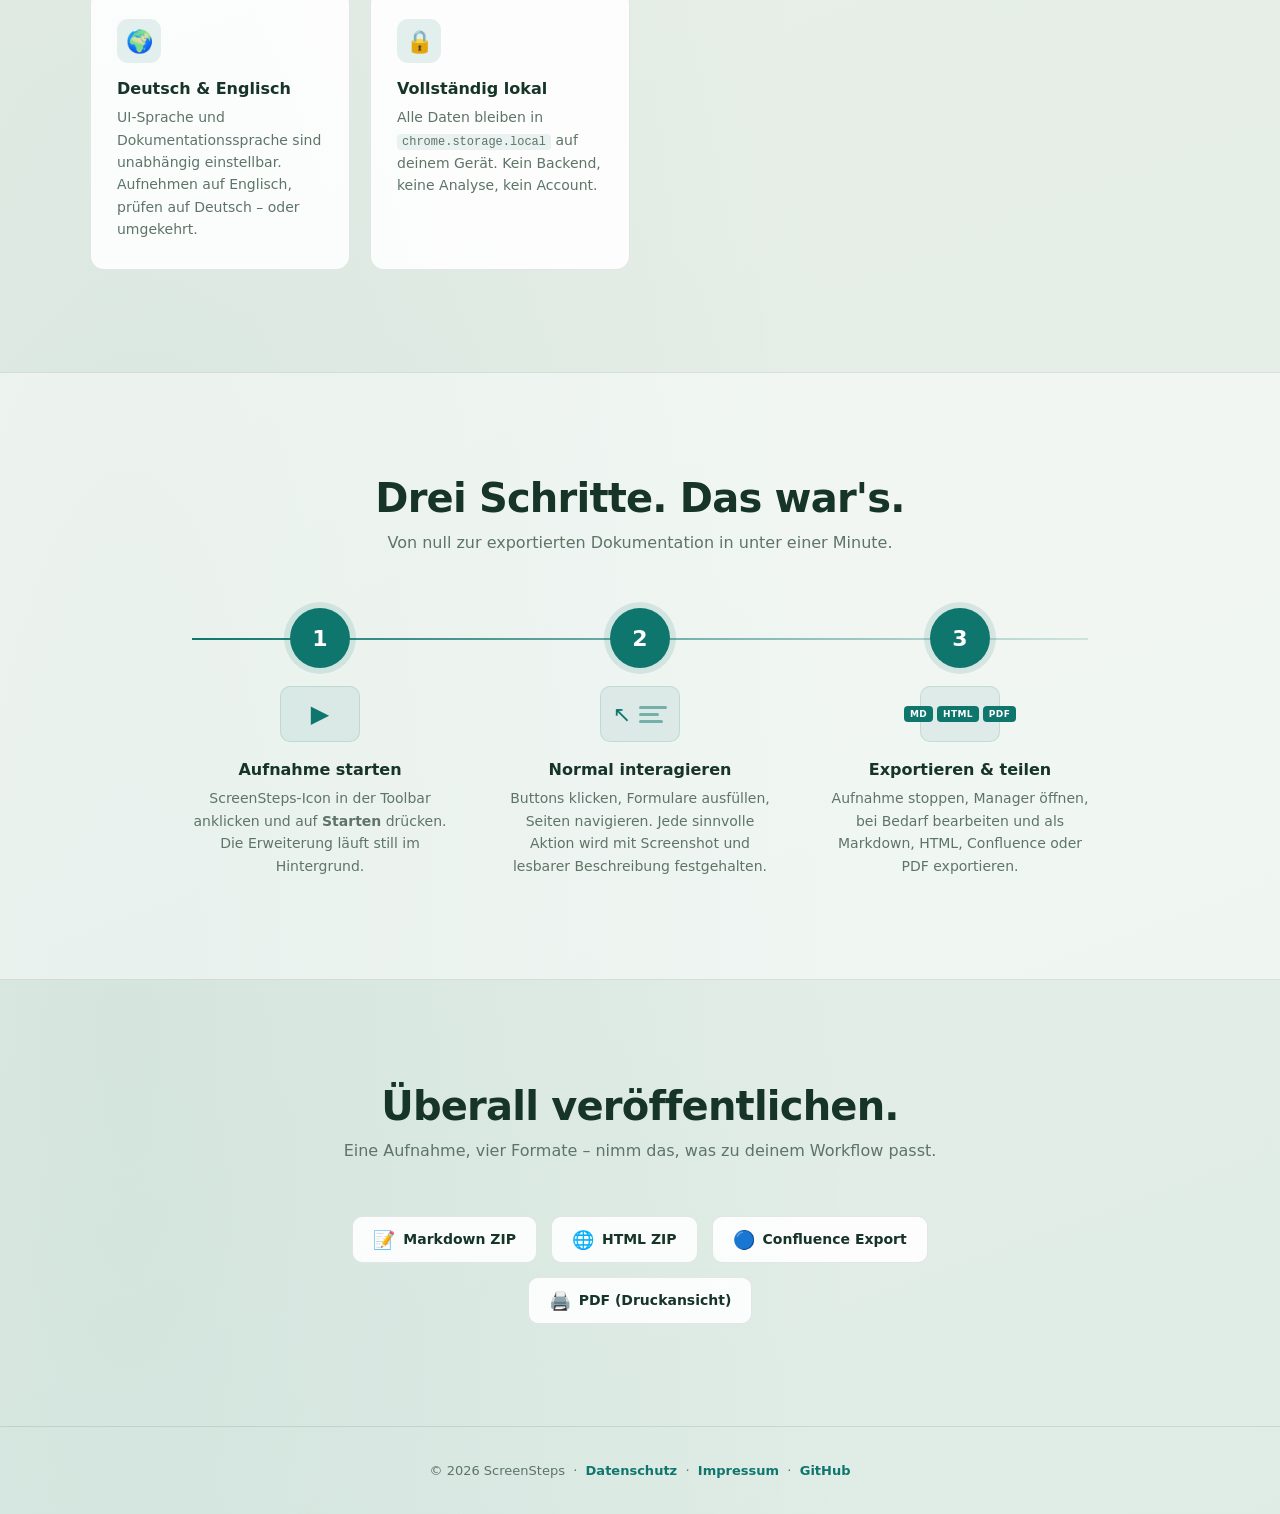
==== commit f5c69550: "Revamp README and add screenshots section Overhaul README content and layout: new centered header wi" ====
--- a/docs/index.html
+++ b/docs/index.html
@@ -159,6 +159,36 @@
   </div>
 </section>
 
+<!-- ── Screenshots ───────────────────────────────────────────────────────── -->
+<section id="screenshots">
+  <div class="section-header">
+    <h2>Sieh selbst, wie es aussieht.</h2>
+    <p>Von der Aufnahme bis zum fertigen Export – alles in einem Werkzeug.</p>
+  </div>
+  <div class="screenshots-grid">
+    <div class="screenshot-item">
+      <img src="assets/pictures/bersicht-1.png" alt="ScreenSteps Popup – Bereit zum Aufnehmen" loading="lazy" />
+      <span>Popup – Bereit zum Aufnehmen</span>
+    </div>
+    <div class="screenshot-item">
+      <img src="assets/pictures/bersicht-2.png" alt="Aufnahme aktiv" loading="lazy" />
+      <span>Aufnahme läuft</span>
+    </div>
+    <div class="screenshot-item">
+      <img src="assets/pictures/bersicht-3.png" alt="Verwaltung – alle Recordings" loading="lazy" />
+      <span>Verwaltung – Archiv</span>
+    </div>
+    <div class="screenshot-item">
+      <img src="assets/pictures/bersicht-4.png" alt="Schritte bearbeiten" loading="lazy" />
+      <span>Schritte bearbeiten</span>
+    </div>
+    <div class="screenshot-item screenshot-item--wide">
+      <img src="assets/pictures/bersicht-5.png" alt="Export-Ansicht" loading="lazy" />
+      <span>Export – Markdown, HTML, Confluence oder PDF</span>
+    </div>
+  </div>
+</section>
+
 <!-- ── Features ─────────────────────────────────────────────────────────── -->
 <section id="features">
   <div class="section-header">
--- a/docs/style.css
+++ b/docs/style.css
@@ -357,6 +357,56 @@
 }
 .export-chip:hover { transform: translateY(-2px); box-shadow: 0 6px 20px rgba(15,118,110,0.12); }
 .export-chip span { font-size: 18px; }
+
+/* ── Screenshots ─────────────────────────────────────────────────────────── */
+#screenshots { background: rgba(255,255,255,0.45); border-top: 1px solid var(--border); border-bottom: 1px solid var(--border); }
+
+.screenshots-grid {
+  display: grid;
+  grid-template-columns: repeat(2, 1fr);
+  gap: 16px;
+  max-width: 1100px;
+  margin: 0 auto;
+}
+
+.screenshot-item--wide {
+  grid-column: 1 / -1;
+}
+
+.screenshot-item {
+  display: flex;
+  flex-direction: column;
+  gap: 10px;
+  border-radius: var(--radius);
+  overflow: hidden;
+  background: var(--surface);
+  border: 1px solid var(--border);
+  box-shadow: 0 4px 16px rgba(22,46,38,0.07);
+  transition: transform 180ms, box-shadow 180ms;
+}
+.screenshot-item:hover {
+  transform: translateY(-3px);
+  box-shadow: 0 12px 32px rgba(22,46,38,0.12);
+}
+
+.screenshot-item img {
+  width: 100%;
+  display: block;
+  border-radius: var(--radius) var(--radius) 0 0;
+}
+
+.screenshot-item span {
+  font-size: 12.5px;
+  font-weight: 700;
+  color: var(--muted);
+  padding: 0 14px 12px;
+  letter-spacing: 0.02em;
+}
+
+@media (max-width: 640px) {
+  .screenshots-grid { grid-template-columns: 1fr; }
+  .screenshot-item--wide { grid-column: 1; }
+}
 
 /* ── Footer ──────────────────────────────────────────────────────────────── */
 footer {
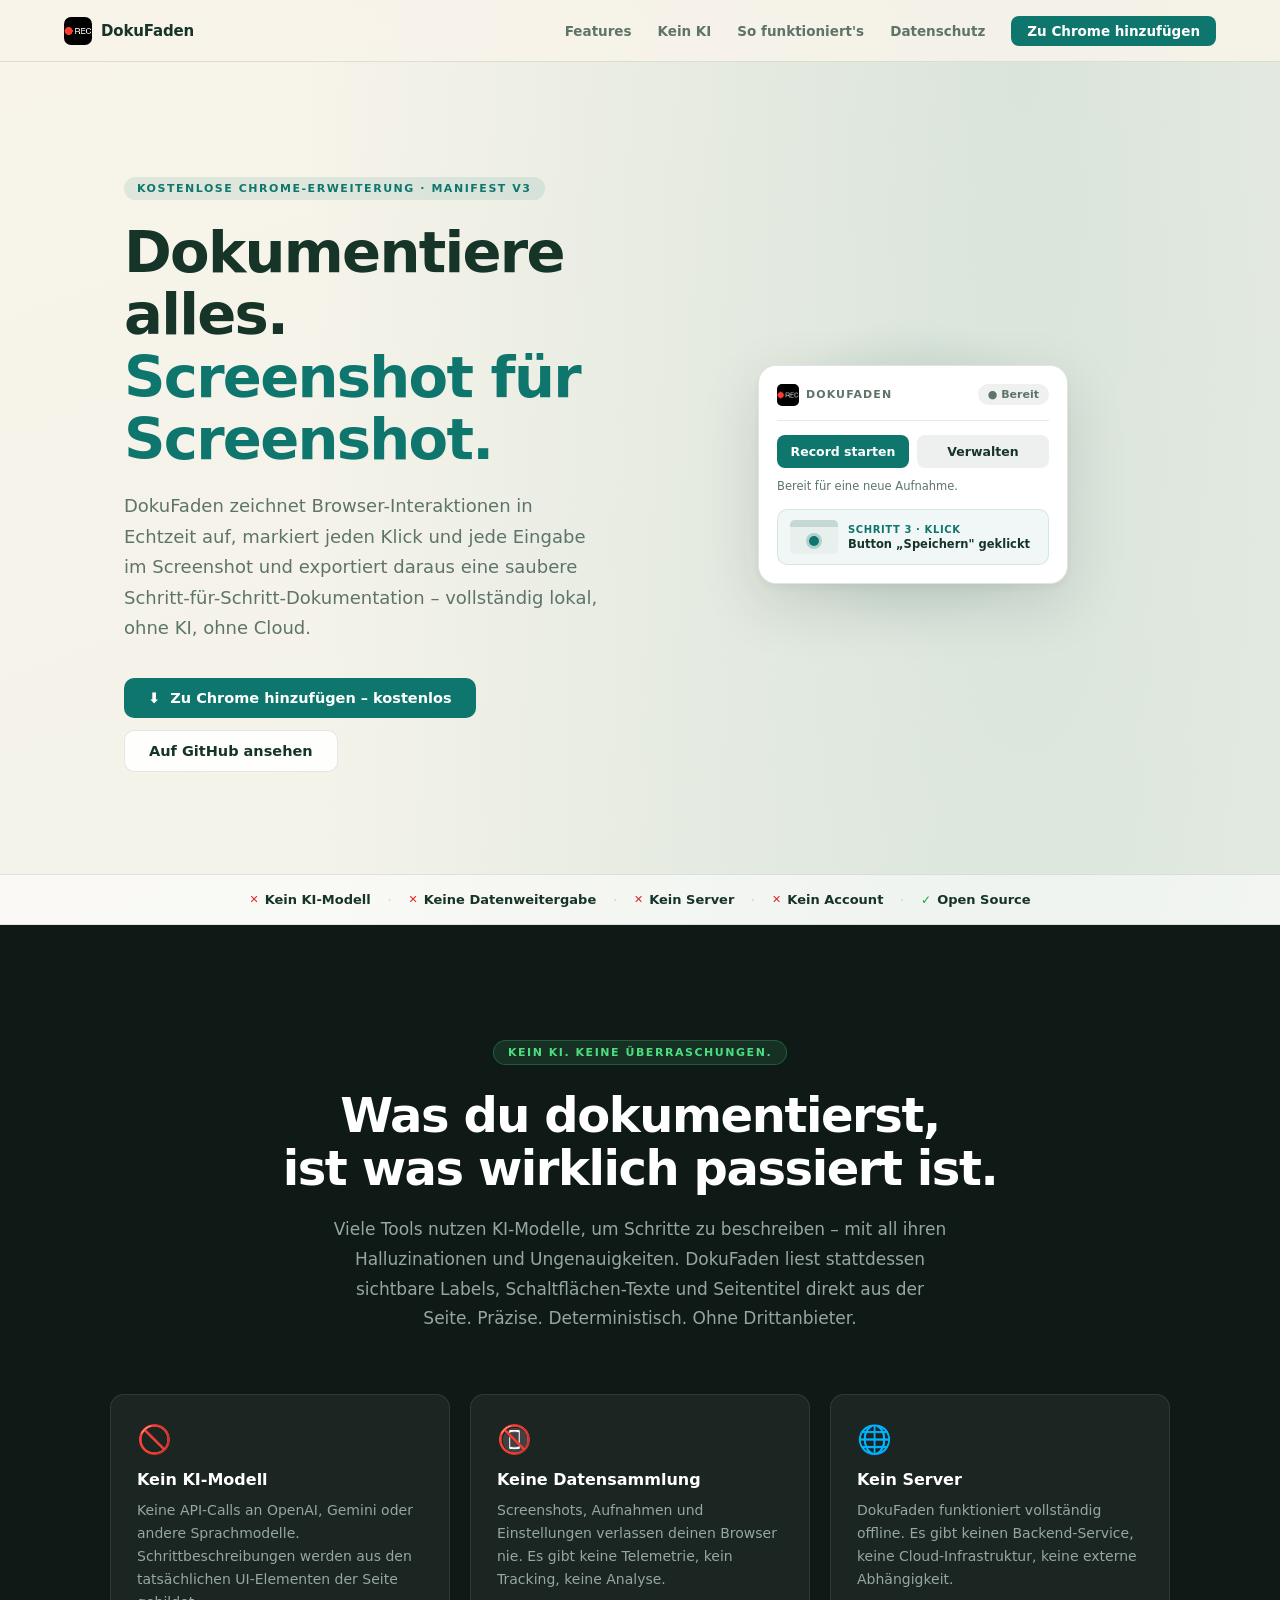
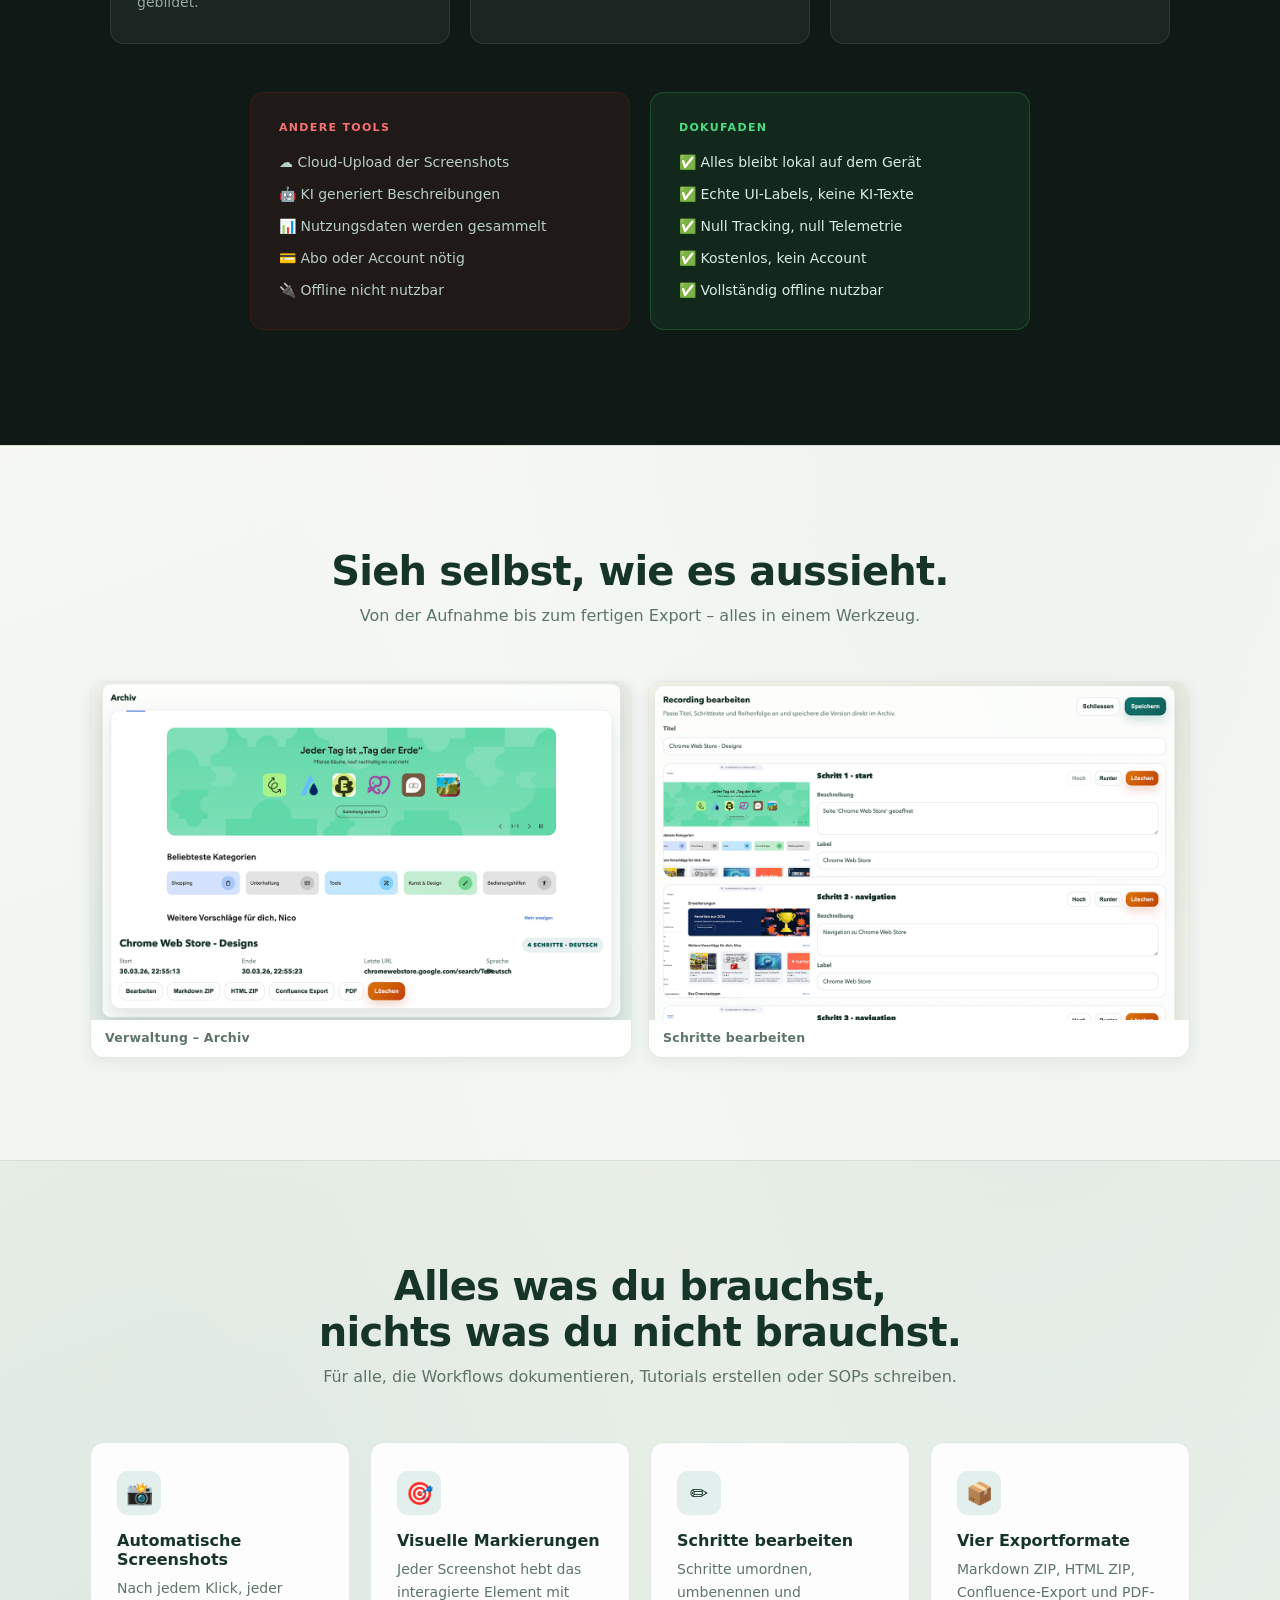
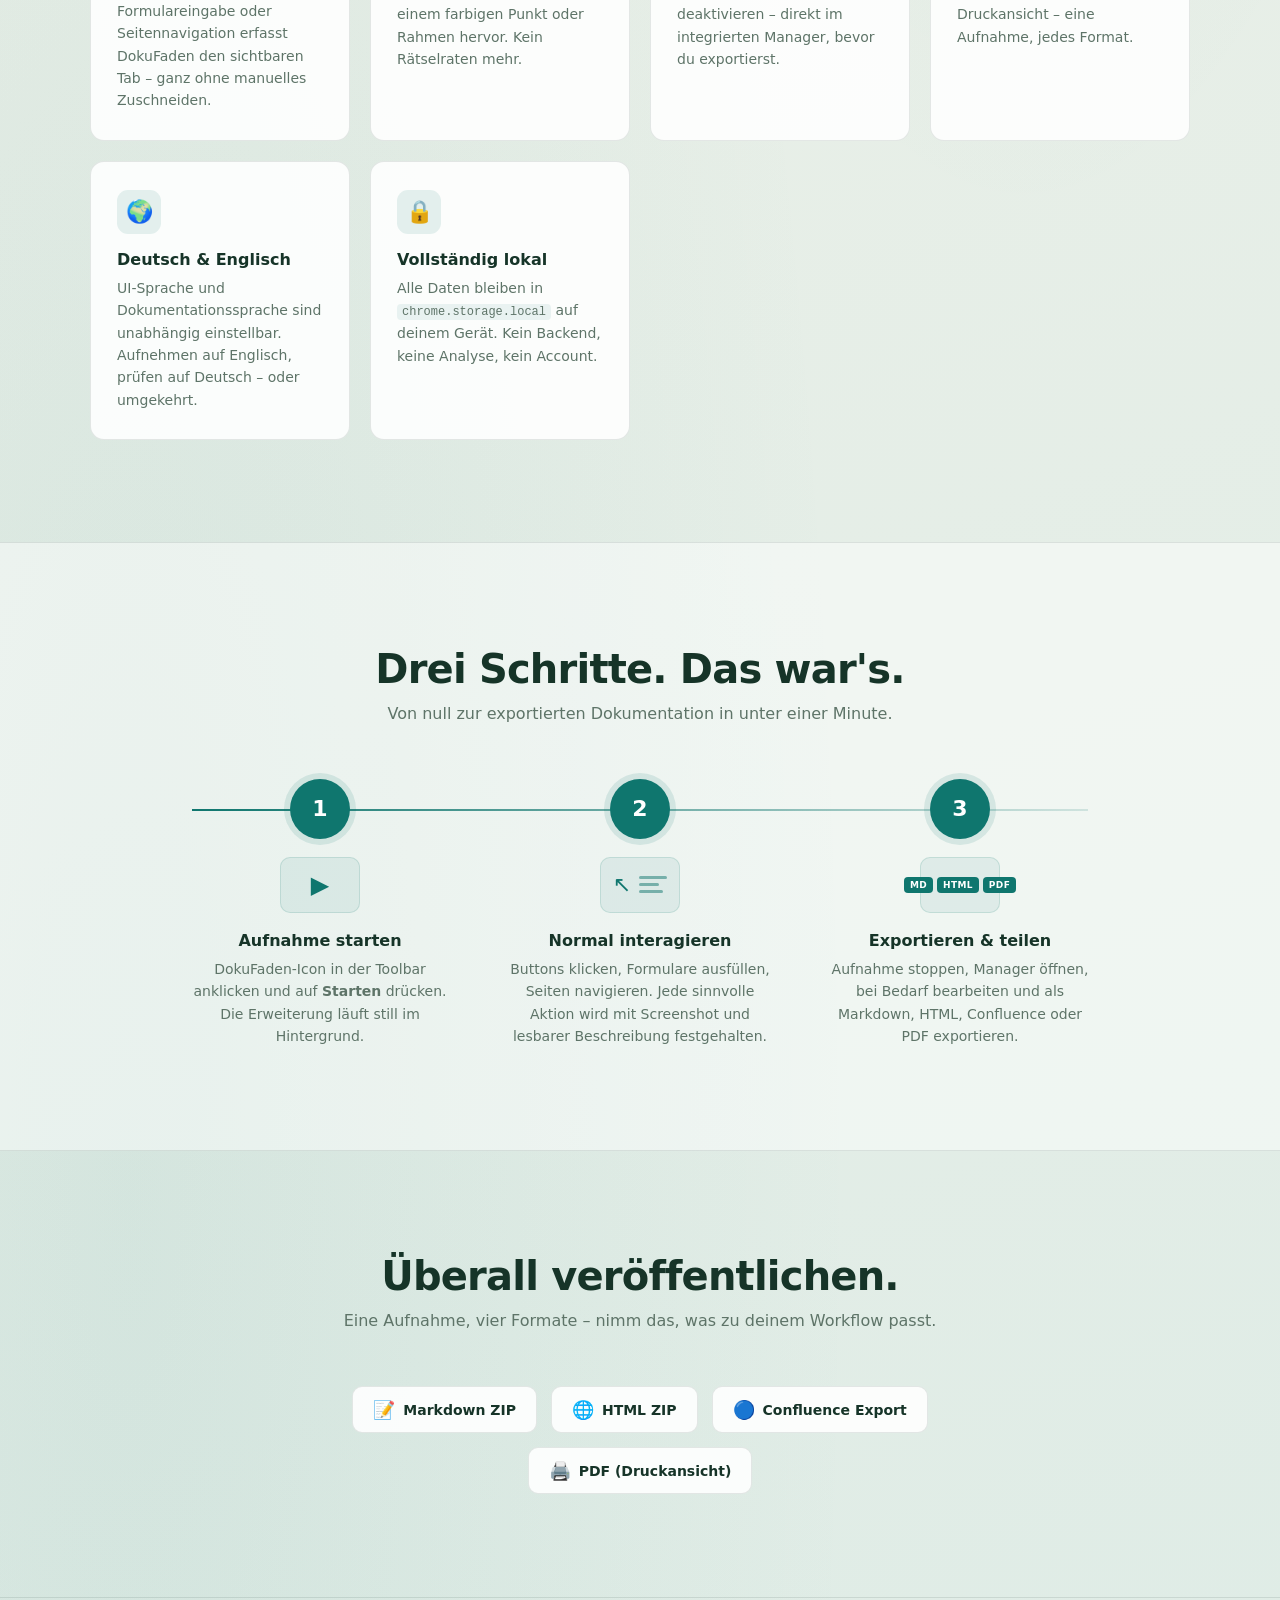
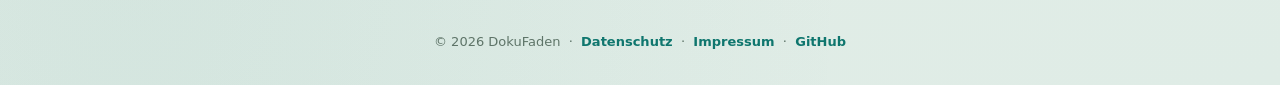
==== commit d833ba92: "Rename ScreenSteps to DokuFaden" ====
--- a/docs/index.html
+++ b/docs/index.html
@@ -3,9 +3,9 @@
 <head>
   <meta charset="UTF-8" />
   <meta name="viewport" content="width=device-width, initial-scale=1.0" />
-  <title>ScreenSteps – Dokumentiere alles. Screenshot für Screenshot.</title>
-  <meta name="description" content="ScreenSteps ist eine lokale Chrome-Erweiterung, die Nutzerinteraktionen Schritt für Schritt aufzeichnet, automatisch Screenshots erstellt und die Dokumentation als Markdown, HTML, Confluence oder PDF exportiert. Keine KI. Keine Cloud. Keine Datensammlung." />
-  <meta property="og:title" content="ScreenSteps" />
+  <title>DokuFaden – Dokumentiere alles. Screenshot für Screenshot.</title>
+  <meta name="description" content="DokuFaden ist eine lokale Chrome-Erweiterung, die Nutzerinteraktionen Schritt für Schritt aufzeichnet, automatisch Screenshots erstellt und die Dokumentation als Markdown, HTML, Confluence oder PDF exportiert. Keine KI. Keine Cloud. Keine Datensammlung." />
+  <meta property="og:title" content="DokuFaden" />
   <meta property="og:description" content="Browser-Interaktionen aufzeichnen und als visuelle Schritt-für-Schritt-Dokumentation exportieren. 100 % lokal, kein Account, keine KI." />
   <meta property="og:type" content="website" />
   <link rel="icon" type="image/png" sizes="48x48" href="assets/icons/icon48.png" />
@@ -16,8 +16,8 @@
 <!-- ── Nav ──────────────────────────────────────────────────────────────── -->
 <nav>
   <a class="nav-brand" href="#">
-    <img src="assets/icons/icon48.png" alt="ScreenSteps Icon" />
-    <span>ScreenSteps</span>
+    <img src="assets/icons/icon48.png" alt="DokuFaden Icon" />
+    <span>DokuFaden</span>
   </a>
   <ul class="nav-links" id="navLinks">
     <li><a href="#features" onclick="closeNav()">Features</a></li>
@@ -37,7 +37,7 @@
     <div class="eyebrow">Kostenlose Chrome-Erweiterung · Manifest V3</div>
     <h1>Dokumentiere alles.<br /><em>Screenshot für Screenshot.</em></h1>
     <p>
-      ScreenSteps zeichnet Browser-Interaktionen in Echtzeit auf, markiert jeden
+      DokuFaden zeichnet Browser-Interaktionen in Echtzeit auf, markiert jeden
       Klick und jede Eingabe im Screenshot und exportiert daraus eine saubere
       Schritt-für-Schritt-Dokumentation – vollständig lokal, ohne KI, ohne Cloud.
     </p>
@@ -45,7 +45,7 @@
       <a href="https://chromewebstore.google.com" class="btn btn-primary" target="_blank" rel="noopener">
         ⬇︎ &nbsp;Zu Chrome hinzufügen – kostenlos
       </a>
-      <a href="https://github.com/ni920/ScreenSteps" class="btn btn-secondary" target="_blank" rel="noopener">
+      <a href="https://github.com/ni920/DokuFaden" class="btn btn-secondary" target="_blank" rel="noopener">
         Auf GitHub ansehen
       </a>
     </div>
@@ -58,7 +58,7 @@
       <div class="popup-header">
         <div class="popup-brand">
           <img src="assets/icons/icon48.png" alt="" width="22" height="22" />
-          <span class="popup-eyebrow">ScreenSteps</span>
+          <span class="popup-eyebrow">DokuFaden</span>
         </div>
         <span class="popup-pill idle">● Bereit</span>
       </div>
@@ -109,7 +109,7 @@
       <h2>Was du dokumentierst,<br />ist was wirklich passiert ist.</h2>
       <p>
         Viele Tools nutzen KI-Modelle, um Schritte zu beschreiben – mit all ihren
-        Halluzinationen und Ungenauigkeiten. ScreenSteps liest stattdessen sichtbare
+        Halluzinationen und Ungenauigkeiten. DokuFaden liest stattdessen sichtbare
         Labels, Schaltflächen-Texte und Seitentitel direkt aus der Seite.
         Präzise. Deterministisch. Ohne Drittanbieter.
       </p>
@@ -129,7 +129,7 @@
       <div class="no-ai-card">
         <div class="no-ai-icon">🌐</div>
         <h3>Kein Server</h3>
-        <p>ScreenSteps funktioniert vollständig offline. Es gibt keinen Backend-Service, keine Cloud-Infrastruktur, keine externe Abhängigkeit.</p>
+        <p>DokuFaden funktioniert vollständig offline. Es gibt keinen Backend-Service, keine Cloud-Infrastruktur, keine externe Abhängigkeit.</p>
       </div>
     </div>
 
@@ -146,7 +146,7 @@
         </ul>
       </div>
       <div class="compare-col compare-col-good">
-        <div class="compare-label good">ScreenSteps</div>
+        <div class="compare-label good">DokuFaden</div>
         <ul>
           <li>✅ Alles bleibt lokal auf dem Gerät</li>
           <li>✅ Echte UI-Labels, keine KI-Texte</li>
@@ -167,24 +167,12 @@
   </div>
   <div class="screenshots-grid">
     <div class="screenshot-item">
-      <img src="assets/pictures/bersicht-1.png" alt="ScreenSteps Popup – Bereit zum Aufnehmen" loading="lazy" />
-      <span>Popup – Bereit zum Aufnehmen</span>
+      <img src="assets/pictures/screenshot-4.png" alt="DokuFaden Verwaltung – gespeicherter Ablauf" loading="lazy" />
+      <span>Verwaltung – Archiv</span>
     </div>
     <div class="screenshot-item">
-      <img src="assets/pictures/bersicht-2.png" alt="Aufnahme aktiv" loading="lazy" />
-      <span>Aufnahme läuft</span>
-    </div>
-    <div class="screenshot-item">
-      <img src="assets/pictures/bersicht-3.png" alt="Verwaltung – alle Recordings" loading="lazy" />
-      <span>Verwaltung – Archiv</span>
-    </div>
-    <div class="screenshot-item">
-      <img src="assets/pictures/bersicht-4.png" alt="Schritte bearbeiten" loading="lazy" />
+      <img src="assets/pictures/screenshot-5.png" alt="DokuFaden – Schritte bearbeiten" loading="lazy" />
       <span>Schritte bearbeiten</span>
-    </div>
-    <div class="screenshot-item screenshot-item--wide">
-      <img src="assets/pictures/bersicht-5.png" alt="Export-Ansicht" loading="lazy" />
-      <span>Export – Markdown, HTML, Confluence oder PDF</span>
     </div>
   </div>
 </section>
@@ -199,7 +187,7 @@
     <div class="feature-card">
       <div class="feature-icon">📸</div>
       <h3>Automatische Screenshots</h3>
-      <p>Nach jedem Klick, jeder Formulareingabe oder Seitennavigation erfasst ScreenSteps den sichtbaren Tab – ganz ohne manuelles Zuschneiden.</p>
+      <p>Nach jedem Klick, jeder Formulareingabe oder Seitennavigation erfasst DokuFaden den sichtbaren Tab – ganz ohne manuelles Zuschneiden.</p>
     </div>
     <div class="feature-card">
       <div class="feature-icon">🎯</div>
@@ -242,7 +230,7 @@
         <div class="sv-icon">▶</div>
       </div>
       <h3>Aufnahme starten</h3>
-      <p>ScreenSteps-Icon in der Toolbar anklicken und auf <strong>Starten</strong> drücken. Die Erweiterung läuft still im Hintergrund.</p>
+      <p>DokuFaden-Icon in der Toolbar anklicken und auf <strong>Starten</strong> drücken. Die Erweiterung läuft still im Hintergrund.</p>
     </div>
     <div class="step">
       <div class="step-num">2</div>
@@ -285,10 +273,10 @@
 <!-- ── Footer ────────────────────────────────────────────────────────────── -->
 <footer>
   <p>
-    &copy; 2026 ScreenSteps &nbsp;·&nbsp;
+    &copy; 2026 DokuFaden &nbsp;·&nbsp;
     <a href="privacy.html">Datenschutz</a> &nbsp;·&nbsp;
     <a href="https://www.nico-saia.com/impressum" target="_blank" rel="noopener">Impressum</a> &nbsp;·&nbsp;
-    <a href="https://github.com/ni920/ScreenSteps" target="_blank" rel="noopener">GitHub</a>
+    <a href="https://github.com/ni920/DokuFaden" target="_blank" rel="noopener">GitHub</a>
   </p>
 </footer>
 
@@ -308,4 +296,3 @@
 </script>
 </body>
 </html>
-
--- a/docs/style.css
+++ b/docs/style.css
@@ -1,4 +1,4 @@
-/* ── ScreenSteps GitHub Page ──────────────────────────────────────────────── */
+/* ── DokuFaden GitHub Page ───────────────────────────────────────────────── */
 :root {
   --bg:           #f8f4ea;
   --bg2:          #dfece6;
@@ -517,4 +517,3 @@
   .hero-cta { flex-direction: column; align-items: stretch; }
   .hero-cta .btn { justify-content: center; }
 }
-
